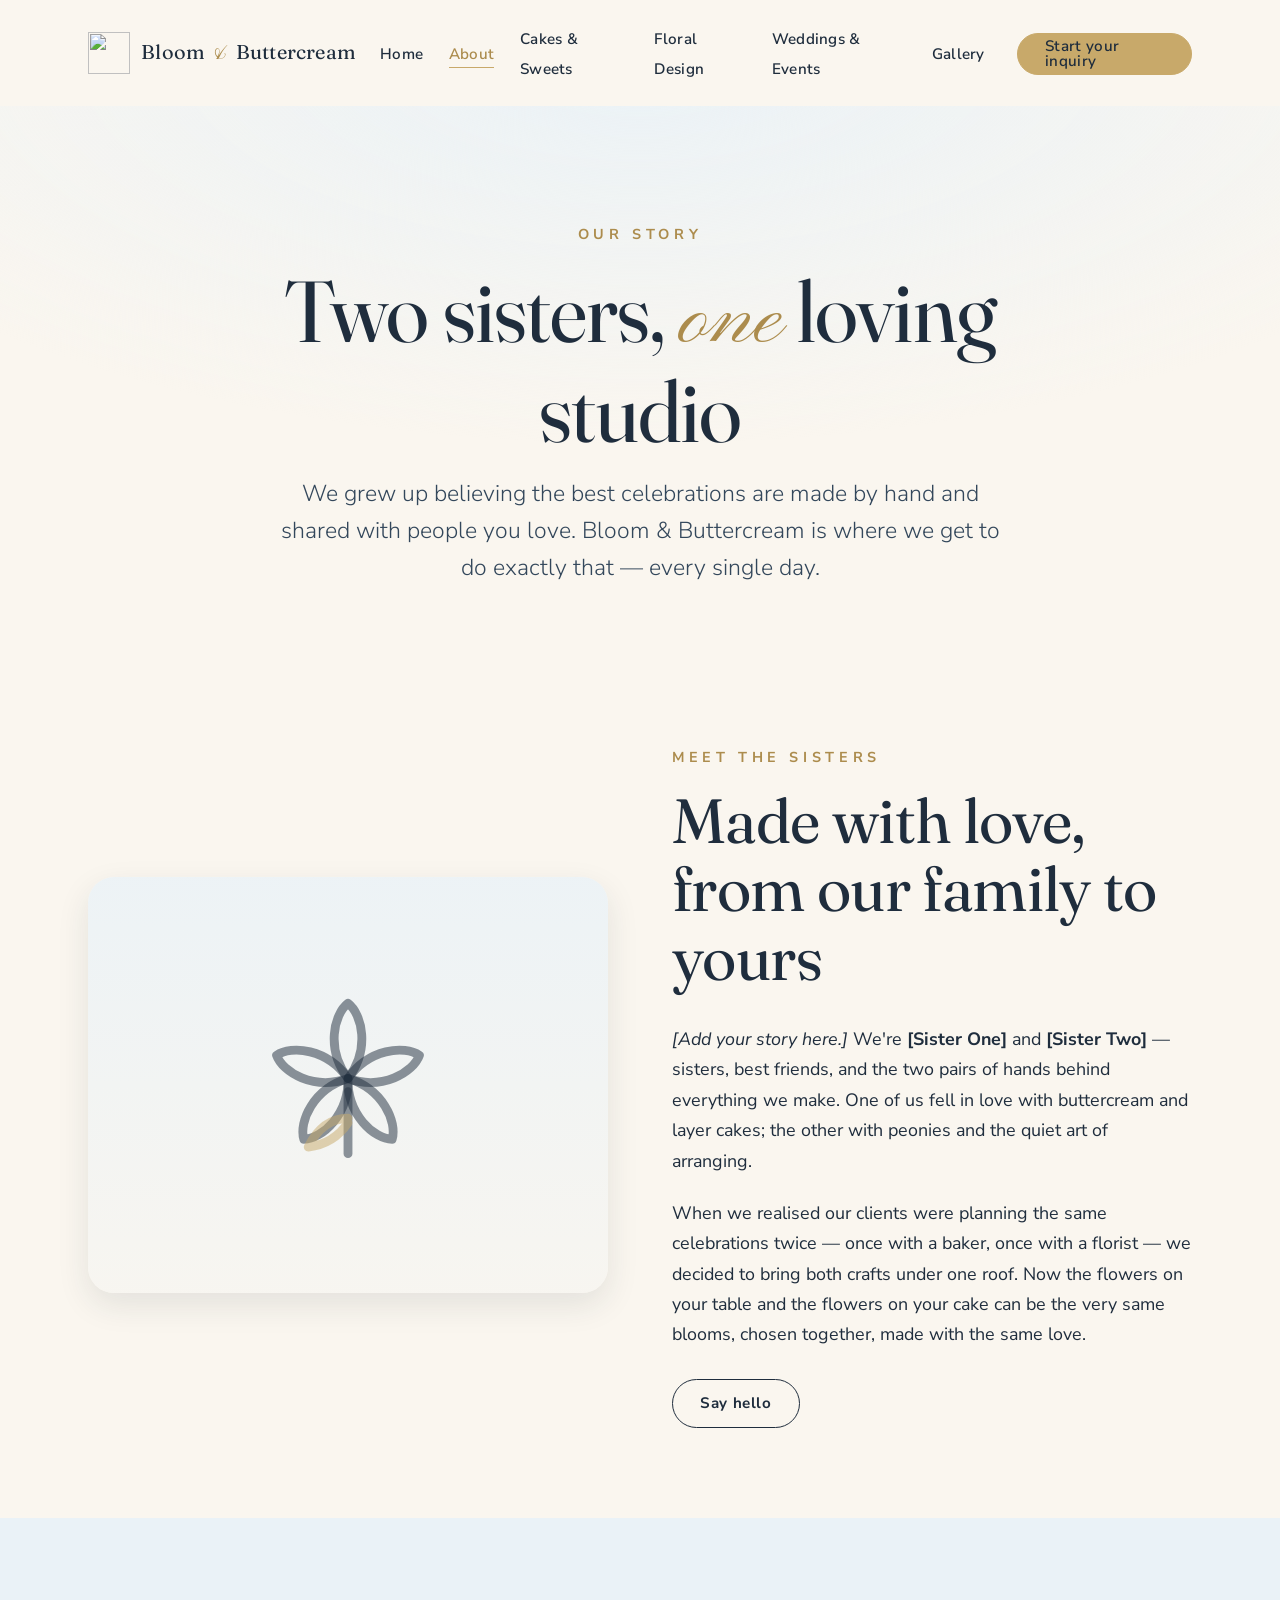
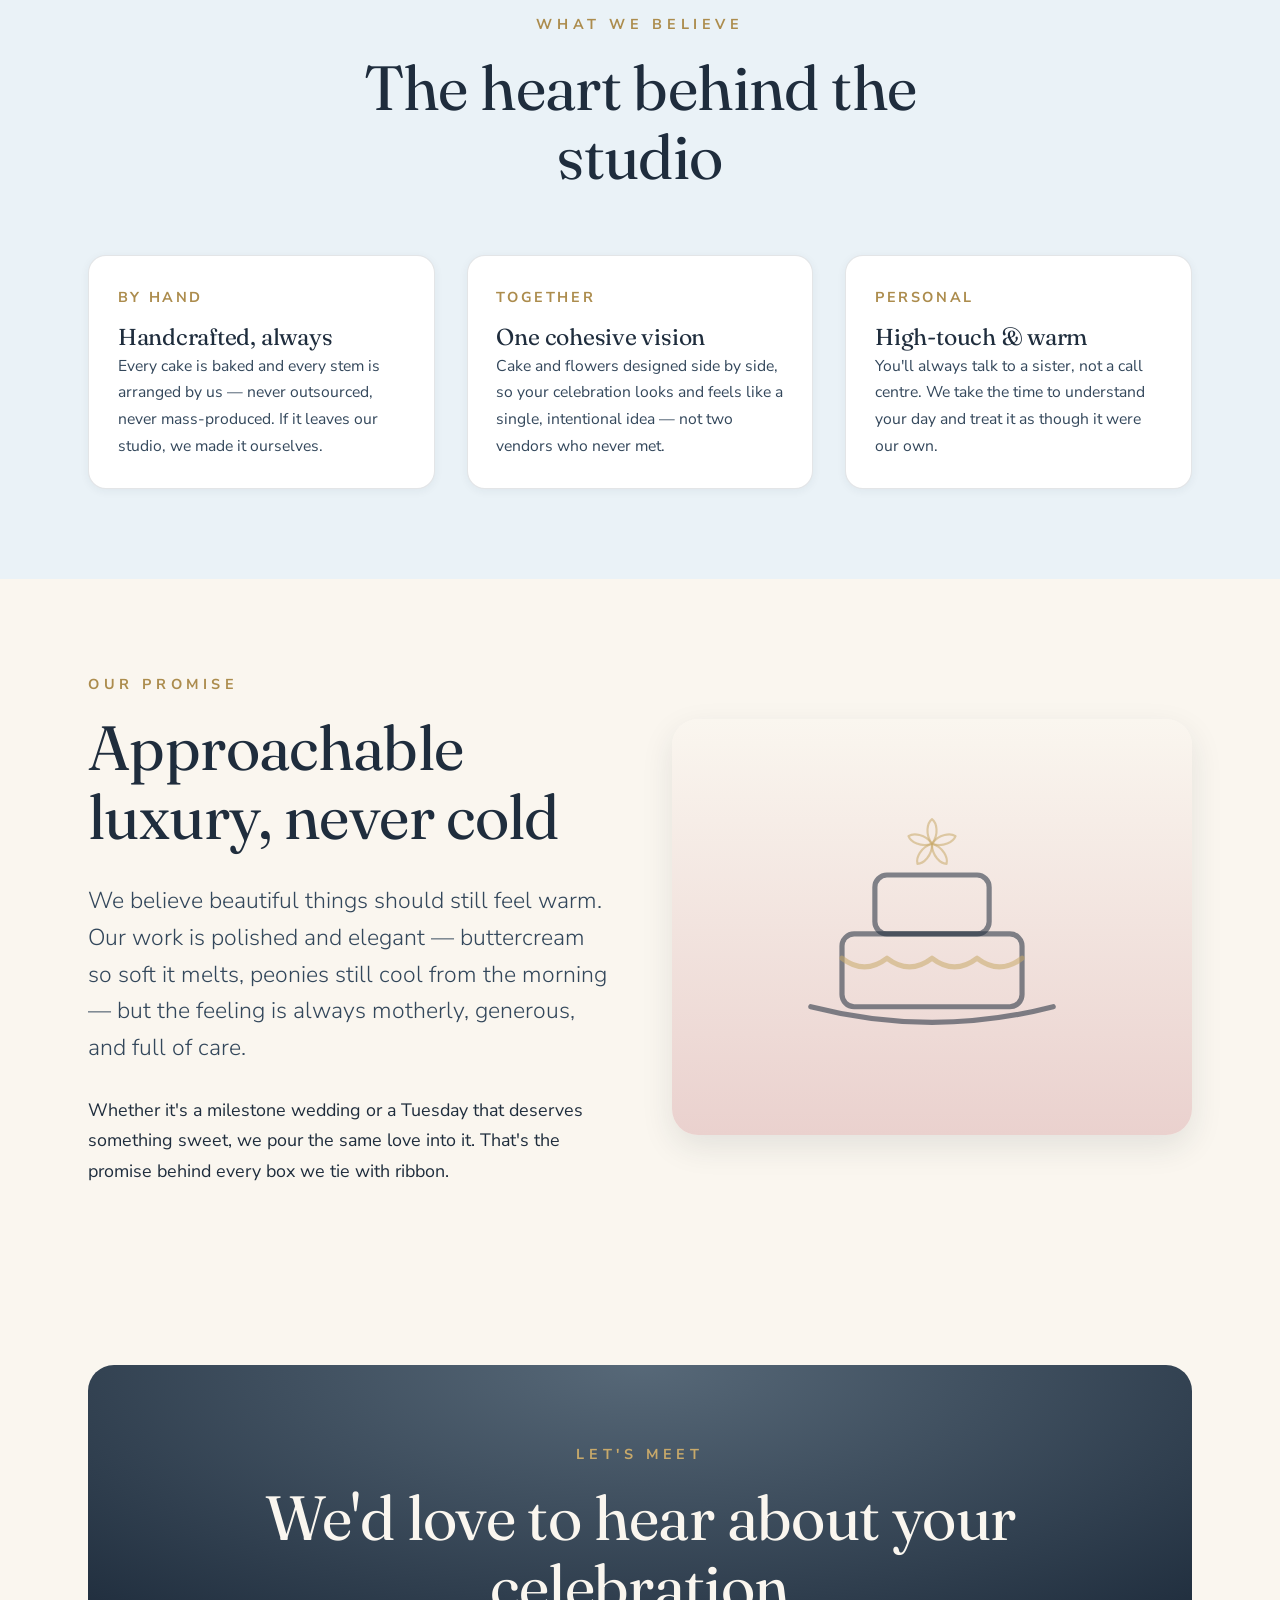
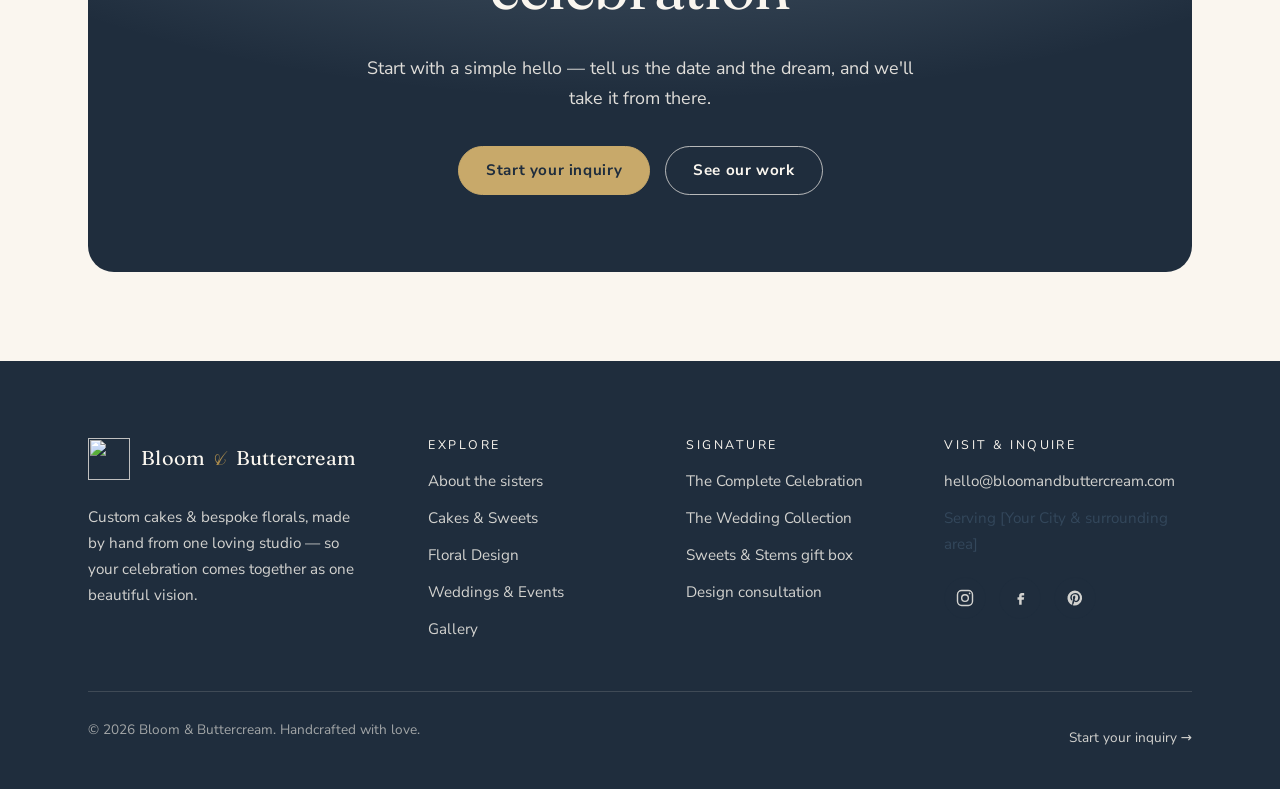
==== about.html @ c2ba23f4 "Bloom & Buttercream — initial site (7 pages, design system, placeholders)" ====
<!DOCTYPE html>
<html lang="en">
<head>
  <meta charset="UTF-8">
  <meta name="viewport" content="width=device-width, initial-scale=1.0">
  <title>About the Sisters — Bloom &amp; Buttercream</title>
  <meta name="description" content="Two sisters, one loving studio. The story behind Bloom & Buttercream — why we brought cakes and flowers together, and the care we pour into every celebration.">
  <meta name="theme-color" content="#FAF6EF">
  <meta property="og:type" content="website">
  <meta property="og:title" content="About the Sisters — Bloom & Buttercream">
  <meta property="og:description" content="Two sisters, one loving studio. The story behind our cakes and flowers.">
  <meta property="og:image" content="images/ph-portrait.svg">
  <meta name="twitter:card" content="summary_large_image">
  <link rel="icon" href="assets/favicon.svg" type="image/svg+xml">
  <link rel="apple-touch-icon" href="assets/favicon.svg">
  <link rel="preconnect" href="https://fonts.googleapis.com">
  <link rel="preconnect" href="https://fonts.gstatic.com" crossorigin>
  <link href="https://fonts.googleapis.com/css2?family=Fraunces:opsz,wght@9..144,400;9..144,500;9..144,600&family=Nunito+Sans:wght@300;400;600;700;800&family=Pinyon+Script&display=swap" rel="stylesheet">
  <link rel="stylesheet" href="css/styles.css">
</head>
<body>
  <a class="skip-link" href="#main">Skip to content</a>

  <!-- ================= SHARED HEADER ================= -->
  <header class="site-header">
    <div class="container">
      <nav class="nav" aria-label="Primary">
        <a class="brand" href="index.html" aria-label="Bloom & Buttercream — home">
          <img class="brand__mark" src="assets/logo-mark.svg" alt="" width="42" height="42">
          <span class="brand__name">Bloom <span class="amp">&amp;</span> Buttercream</span>
        </a>
        <button class="nav-toggle" aria-expanded="false" aria-controls="nav-links" aria-label="Open menu">
          <svg viewBox="0 0 24 24" fill="none" stroke="currentColor" stroke-width="1.8" stroke-linecap="round"><path d="M3 6h18M3 12h18M3 18h18"/></svg>
        </button>
        <ul class="nav-links" id="nav-links">
          <li><a href="index.html">Home</a></li>
          <li><a href="about.html" aria-current="page">About</a></li>
          <li><a href="cakes.html">Cakes &amp; Sweets</a></li>
          <li><a href="flowers.html">Floral Design</a></li>
          <li><a href="weddings.html">Weddings &amp; Events</a></li>
          <li><a href="gallery.html">Gallery</a></li>
          <li><a class="btn btn--gold" href="contact.html">Start your inquiry</a></li>
        </ul>
      </nav>
    </div>
  </header>

  <main id="main">

    <!-- ================= PAGE HERO ================= -->
    <section class="page-hero">
      <div class="container container--narrow">
        <span class="eyebrow" data-reveal>Our story</span>
        <h1 data-reveal data-delay="1">Two sisters, <span class="script">one</span> loving studio</h1>
        <p class="lede" data-reveal data-delay="2">We grew up believing the best celebrations are made by hand and shared with people you love. Bloom &amp; Buttercream is where we get to do exactly that — every single day.</p>
      </div>
    </section>

    <!-- ================= MEET THE SISTERS (owner fills in) ================= -->
    <section class="section">
      <div class="container">
        <div class="split">
          <figure class="split__media" data-reveal>
            <!-- REPLACE: portrait photo of the two sisters together in the studio -->
            <img src="images/ph-portrait.svg" alt="Portrait of the two sisters, founders of Bloom & Buttercream" loading="lazy">
          </figure>
          <div data-reveal data-delay="1">
            <span class="eyebrow">Meet the sisters</span>
            <h2>Made with love, from our family to yours</h2>
            <!-- ============================================================
                 OWNERS: replace the two paragraphs below with your real story.
                 Who you are, how you started, and why you chose to bring
                 cakes and flowers together. See content-to-fill.md.
                 ============================================================ -->
            <p><em>[Add your story here.]</em> We're <strong>[Sister One]</strong> and <strong>[Sister Two]</strong> — sisters, best friends, and the two pairs of hands behind everything we make. One of us fell in love with buttercream and layer cakes; the other with peonies and the quiet art of arranging.</p>
            <p>When we realised our clients were planning the same celebrations twice — once with a baker, once with a florist — we decided to bring both crafts under one roof. Now the flowers on your table and the flowers on your cake can be the very same blooms, chosen together, made with the same love.</p>
            <a class="btn btn--outline" href="contact.html" style="margin-top:0.5rem">Say hello</a>
          </div>
        </div>
      </div>
    </section>

    <!-- ================= VALUES ================= -->
    <section class="section section--tint">
      <div class="container">
        <div class="section-head">
          <span class="eyebrow" data-reveal>What we believe</span>
          <h2 data-reveal data-delay="1">The heart behind the studio</h2>
        </div>
        <div class="grid grid-3">
          <article class="card" data-reveal>
            <div class="card__body">
              <span class="card__label">By hand</span>
              <h3 class="card__name">Handcrafted, always</h3>
              <p>Every cake is baked and every stem is arranged by us — never outsourced, never mass-produced. If it leaves our studio, we made it ourselves.</p>
            </div>
          </article>
          <article class="card" data-reveal data-delay="1">
            <div class="card__body">
              <span class="card__label">Together</span>
              <h3 class="card__name">One cohesive vision</h3>
              <p>Cake and flowers designed side by side, so your celebration looks and feels like a single, intentional idea — not two vendors who never met.</p>
            </div>
          </article>
          <article class="card" data-reveal data-delay="2">
            <div class="card__body">
              <span class="card__label">Personal</span>
              <h3 class="card__name">High-touch &amp; warm</h3>
              <p>You'll always talk to a sister, not a call centre. We take the time to understand your day and treat it as though it were our own.</p>
            </div>
          </article>
        </div>
      </div>
    </section>

    <!-- ================= PROMISE / SPLIT ================= -->
    <section class="section">
      <div class="container">
        <div class="split split--reverse">
          <figure class="split__media" data-reveal>
            <!-- REPLACE: photo of hands piping buttercream or trimming flowers in the studio -->
            <img src="images/ph-cake.svg" alt="Close-up of hands finishing a cake in the studio" loading="lazy">
          </figure>
          <div data-reveal data-delay="1">
            <span class="eyebrow">Our promise</span>
            <h2>Approachable luxury, never cold</h2>
            <p class="lede">We believe beautiful things should still feel warm. Our work is polished and elegant — buttercream so soft it melts, peonies still cool from the morning — but the feeling is always motherly, generous, and full of care.</p>
            <p>Whether it's a milestone wedding or a Tuesday that deserves something sweet, we pour the same love into it. That's the promise behind every box we tie with ribbon.</p>
          </div>
        </div>
      </div>
    </section>

    <!-- ================= CTA ================= -->
    <section class="section">
      <div class="container">
        <div class="cta-band" data-reveal>
          <span class="eyebrow eyebrow--center">Let's meet</span>
          <h2>We'd love to hear about your celebration</h2>
          <p>Start with a simple hello — tell us the date and the dream, and we'll take it from there.</p>
          <div class="hero__actions">
            <a class="btn btn--gold" href="contact.html">Start your inquiry</a>
            <a class="btn btn--ghost-light" href="gallery.html">See our work</a>
          </div>
        </div>
      </div>
    </section>

  </main>

  <!-- ================= SHARED FOOTER ================= -->
  <footer class="site-footer">
    <div class="container">
      <div class="footer-grid">
        <div class="footer-brand">
          <a class="brand" href="index.html" aria-label="Bloom & Buttercream — home">
            <img class="brand__mark" src="assets/logo-mark.svg" alt="" width="42" height="42">
            <span class="brand__name">Bloom <span class="amp">&amp;</span> Buttercream</span>
          </a>
          <p>Custom cakes &amp; bespoke florals, made by hand from one loving studio — so your celebration comes together as one beautiful vision.</p>
        </div>
        <div class="footer-col">
          <h4>Explore</h4>
          <ul>
            <li><a href="about.html">About the sisters</a></li>
            <li><a href="cakes.html">Cakes &amp; Sweets</a></li>
            <li><a href="flowers.html">Floral Design</a></li>
            <li><a href="weddings.html">Weddings &amp; Events</a></li>
            <li><a href="gallery.html">Gallery</a></li>
          </ul>
        </div>
        <div class="footer-col">
          <h4>Signature</h4>
          <ul>
            <li><a href="weddings.html">The Complete Celebration</a></li>
            <li><a href="weddings.html">The Wedding Collection</a></li>
            <li><a href="contact.html">Sweets &amp; Stems gift box</a></li>
            <li><a href="contact.html">Design consultation</a></li>
          </ul>
        </div>
        <div class="footer-col">
          <h4>Visit &amp; inquire</h4>
          <ul class="info-list">
            <li><a href="mailto:hello@bloomandbuttercream.com">hello@bloomandbuttercream.com</a></li>
            <li><span>Serving [Your City &amp; surrounding area]</span></li>
          </ul>
          <div class="social" style="margin-top:1.2rem">
            <a href="#" aria-label="Instagram"><svg viewBox="0 0 24 24" fill="none" stroke="currentColor" stroke-width="1.7"><rect x="3" y="3" width="18" height="18" rx="5"/><circle cx="12" cy="12" r="4"/><circle cx="17.5" cy="6.5" r="1" fill="currentColor" stroke="none"/></svg></a>
            <a href="#" aria-label="Facebook"><svg viewBox="0 0 24 24" fill="currentColor"><path d="M14 9h3V6h-3c-1.7 0-3 1.3-3 3v2H9v3h2v6h3v-6h2.5l.5-3H14V9.5c0-.3.2-.5.5-.5z"/></svg></a>
            <a href="#" aria-label="Pinterest"><svg viewBox="0 0 24 24" fill="currentColor"><path d="M12 3a9 9 0 0 0-3.3 17.4c-.1-.7-.1-1.9 0-2.7l1.1-4.6s-.3-.6-.3-1.4c0-1.3.8-2.3 1.7-2.3.8 0 1.2.6 1.2 1.3 0 .8-.5 2-.8 3.1-.2.9.5 1.6 1.4 1.6 1.6 0 2.8-1.7 2.8-4.1 0-2.2-1.5-3.7-3.7-3.7a3.9 3.9 0 0 0-4 3.9c0 .8.3 1.6.7 2 .1.1.1.2 0 .3l-.3 1c0 .2-.1.3-.3.2-1.2-.5-1.9-2.2-1.9-3.5 0-2.9 2.1-5.5 6-5.5 3.2 0 5.6 2.3 5.6 5.3 0 3.1-2 5.7-4.7 5.7-.9 0-1.8-.5-2.1-1l-.6 2.2c-.2.8-.8 1.9-1.2 2.5A9 9 0 1 0 12 3z"/></svg></a>
          </div>
        </div>
      </div>
      <div class="footer-bottom">
        <p>&copy; <span data-year>2026</span> Bloom &amp; Buttercream. Handcrafted with love.</p>
        <p><a href="contact.html">Start your inquiry &rarr;</a></p>
      </div>
    </div>
  </footer>

  <script src="js/main.js"></script>
</body>
</html>
---- css/styles.css ----
/* =====================================================================
   Bloom & Buttercream — Shared Stylesheet
   A boutique cake & floral studio. Approachable luxury.
   ---------------------------------------------------------------------
   Table of contents
   1.  Design tokens (CSS custom properties)
   2.  Reset & base
   3.  Typography
   4.  Layout helpers (container, sections, dividers)
   5.  Header / navigation
   6.  Buttons
   7.  Hero
   8.  Cards & media
   9.  Components (eyebrow, feature rows, testimonials, steps, forms)
   10. Gallery & lightbox
   11. Footer
   12. Scroll reveal & motion
   13. Responsive
   14. Accessibility & reduced motion
   ===================================================================== */

/* ---------------------------------------------------------------------
   1. Design tokens
   ------------------------------------------------------------------- */
:root {
  /* Palette */
  --cream:        #FAF6EF; /* primary background */
  --navy:         #1F2D3D; /* primary text & anchors */
  --navy-soft:    #33475b; /* secondary text */
  --baby-blue:    #BFD7E6; /* soft accent */
  --powder:       #EAF2F7; /* alternating section background */
  --gold:         #C8A96A; /* luxe accent, dividers, hover */
  --gold-deep:    #ac8c4d; /* gold on hover / text on cream */
  --blush:        #EAD1CE; /* tertiary warmth */
  --white:        #ffffff;

  /* Derived */
  --line:         rgba(31, 45, 61, 0.12);
  --shadow-sm:    0 2px 10px rgba(31, 45, 61, 0.06);
  --shadow-md:    0 12px 32px rgba(31, 45, 61, 0.10);
  --shadow-lg:    0 24px 60px rgba(31, 45, 61, 0.16);

  /* Type */
  --font-display: "Fraunces", "Cormorant Garamond", Georgia, serif;
  --font-body:    "Nunito Sans", "Mulish", system-ui, sans-serif;
  --font-script:  "Pinyon Script", cursive;

  /* Rhythm */
  --step--1: clamp(0.82rem, 0.79rem + 0.15vw, 0.9rem);
  --step-0:  clamp(1rem, 0.96rem + 0.2vw, 1.125rem);
  --step-1:  clamp(1.2rem, 1.12rem + 0.4vw, 1.45rem);
  --step-2:  clamp(1.5rem, 1.36rem + 0.7vw, 1.95rem);
  --step-3:  clamp(1.9rem, 1.63rem + 1.35vw, 2.75rem);
  --step-4:  clamp(2.4rem, 1.9rem + 2.5vw, 3.9rem);
  --step-5:  clamp(3rem, 2.2rem + 4vw, 5.5rem);

  --container: 1200px;
  --gutter:    clamp(1.25rem, 4vw, 3rem);
  --section-y: clamp(3.5rem, 7vw, 7rem);
  --radius:    18px;
  --radius-lg: 26px;

  --ease: cubic-bezier(0.22, 1, 0.36, 1);
}

/* ---------------------------------------------------------------------
   2. Reset & base
   ------------------------------------------------------------------- */
*, *::before, *::after { box-sizing: border-box; }

html { -webkit-text-size-adjust: 100%; scroll-behavior: smooth; }

body {
  margin: 0;
  background: var(--cream);
  color: var(--navy);
  font-family: var(--font-body);
  font-size: var(--step-0);
  line-height: 1.7;
  font-weight: 400;
  -webkit-font-smoothing: antialiased;
  text-rendering: optimizeLegibility;
  overflow-x: hidden;
}

img { max-width: 100%; height: auto; display: block; }

a { color: var(--navy); text-decoration: none; transition: color 0.25s var(--ease); }
a:hover { color: var(--gold-deep); }

ul, ol { margin: 0; padding: 0; }

:focus-visible {
  outline: 2px solid var(--gold-deep);
  outline-offset: 3px;
  border-radius: 4px;
}

.skip-link {
  position: absolute;
  left: 1rem; top: -100%;
  background: var(--navy);
  color: var(--cream);
  padding: 0.7rem 1.2rem;
  border-radius: 999px;
  z-index: 1000;
  transition: top 0.25s var(--ease);
}
.skip-link:focus { top: 1rem; color: var(--cream); }

/* ---------------------------------------------------------------------
   3. Typography
   ------------------------------------------------------------------- */
h1, h2, h3, h4 {
  font-family: var(--font-display);
  font-weight: 400;
  line-height: 1.1;
  letter-spacing: -0.01em;
  color: var(--navy);
  margin: 0 0 0.5em;
  font-optical-sizing: auto;
}

h1 { font-size: var(--step-5); font-weight: 400; }
h2 { font-size: var(--step-4); }
h3 { font-size: var(--step-2); }
h4 { font-size: var(--step-1); }

p { margin: 0 0 1.2em; }
p:last-child { margin-bottom: 0; }

.lede {
  font-size: var(--step-1);
  line-height: 1.6;
  color: var(--navy-soft);
  font-weight: 300;
}

.script {
  font-family: var(--font-script);
  font-weight: 400;
  letter-spacing: 0;
  color: var(--gold-deep);
  line-height: 1;
}

/* Eyebrow — letter-spaced small-caps label */
.eyebrow {
  display: inline-block;
  font-family: var(--font-body);
  font-size: var(--step--1);
  font-weight: 700;
  letter-spacing: 0.32em;
  text-transform: uppercase;
  color: var(--gold-deep);
  margin: 0 0 1.1rem;
}
.eyebrow--center { display: block; text-align: center; }

.text-center { text-align: center; }
.measure { max-width: 62ch; }
.measure-narrow { max-width: 48ch; }
.mx-auto { margin-left: auto; margin-right: auto; }

/* ---------------------------------------------------------------------
   4. Layout helpers
   ------------------------------------------------------------------- */
.container {
  width: 100%;
  max-width: var(--container);
  margin-inline: auto;
  padding-inline: var(--gutter);
}
.container--narrow { max-width: 820px; }

.section { padding-block: var(--section-y); position: relative; }
.section--tint { background: var(--powder); }
.section--blush { background: linear-gradient(180deg, var(--cream), var(--blush) 320%); }

.section-head { max-width: 720px; margin: 0 auto clamp(2.5rem, 5vw, 4rem); text-align: center; }
.section-head p { color: var(--navy-soft); }

/* Botanical sprig divider */
.divider {
  display: flex;
  align-items: center;
  justify-content: center;
  gap: 1rem;
  margin: 0 auto;
  max-width: 340px;
  color: var(--gold);
}
.divider::before,
.divider::after {
  content: "";
  height: 1px;
  flex: 1;
  background: linear-gradient(90deg, transparent, var(--gold));
}
.divider::after { background: linear-gradient(90deg, var(--gold), transparent); }
.divider svg { width: 34px; height: 34px; flex: none; }

/* Generic grid */
.grid { display: grid; gap: clamp(1.25rem, 2.5vw, 2rem); }
.grid-2 { grid-template-columns: repeat(2, 1fr); }
.grid-3 { grid-template-columns: repeat(3, 1fr); }
.grid-4 { grid-template-columns: repeat(4, 1fr); }

/* ---------------------------------------------------------------------
   5. Header / navigation
   ------------------------------------------------------------------- */
.site-header {
  position: sticky;
  top: 0;
  z-index: 100;
  background: rgba(250, 246, 239, 0);
  transition: background 0.4s var(--ease), box-shadow 0.4s var(--ease),
              padding 0.4s var(--ease);
  padding-block: clamp(0.9rem, 2vw, 1.4rem);
}
/* Softens on scroll (toggled by JS) */
.site-header.is-scrolled {
  background: rgba(250, 246, 239, 0.88);
  backdrop-filter: saturate(140%) blur(10px);
  box-shadow: 0 1px 0 var(--line), var(--shadow-sm);
  padding-block: 0.6rem;
}

.nav {
  display: flex;
  align-items: center;
  justify-content: space-between;
  gap: 1.5rem;
}

.brand {
  display: inline-flex;
  align-items: center;
  gap: 0.7rem;
  line-height: 1;
}
.brand__mark { width: 42px; height: 42px; flex: none; transition: transform 0.5s var(--ease); }
.brand:hover .brand__mark { transform: rotate(-8deg); }
.brand__name {
  font-family: var(--font-display);
  font-size: 1.25rem;
  letter-spacing: 0.01em;
  color: var(--navy);
  white-space: nowrap;
}
.brand__name .amp { font-family: var(--font-script); font-size: 1.4em; color: var(--gold-deep); }

.nav-links {
  display: flex;
  align-items: center;
  gap: clamp(1rem, 2vw, 1.9rem);
  list-style: none;
}
.nav-links a {
  font-size: 0.95rem;
  font-weight: 600;
  letter-spacing: 0.02em;
  position: relative;
  padding-block: 0.3rem;
}
.nav-links a::after {
  content: "";
  position: absolute;
  left: 0; bottom: 0;
  width: 100%; height: 1px;
  background: var(--gold);
  transform: scaleX(0);
  transform-origin: left;
  transition: transform 0.3s var(--ease);
}
.nav-links a:hover::after,
.nav-links a[aria-current="page"]::after { transform: scaleX(1); }
.nav-links a[aria-current="page"] { color: var(--gold-deep); }

/* CTA button inside the nav should not get the underline treatment */
.nav-links .btn { margin-left: 0.4rem; color: var(--btn-fg); }
.nav-links .btn::after { content: none; }
.nav-links .btn:hover { color: var(--btn-fg); }

/* Mobile toggle */
.nav-toggle {
  display: none;
  border: 0;
  background: none;
  width: 44px; height: 44px;
  cursor: pointer;
  color: var(--navy);
  align-items: center;
  justify-content: center;
}
.nav-toggle svg { width: 26px; height: 26px; }

/* ---------------------------------------------------------------------
   6. Buttons
   ------------------------------------------------------------------- */
.btn {
  --btn-bg: var(--navy);
  --btn-fg: var(--cream);
  display: inline-flex;
  align-items: center;
  gap: 0.55rem;
  font-family: var(--font-body);
  font-weight: 700;
  font-size: 0.95rem;
  letter-spacing: 0.04em;
  line-height: 1;
  padding: 1rem 1.7rem;
  border-radius: 999px;
  border: 1px solid var(--btn-bg);
  background: var(--btn-bg);
  color: var(--btn-fg);
  cursor: pointer;
  transition: transform 0.3s var(--ease), box-shadow 0.3s var(--ease),
              background 0.3s var(--ease), color 0.3s var(--ease),
              border-color 0.3s var(--ease);
  will-change: transform;
}
.btn:hover {
  color: var(--btn-fg);
  transform: translateY(-2px);
  box-shadow: var(--shadow-md);
}
.btn--gold { --btn-bg: var(--gold); --btn-fg: var(--navy); }
.btn--gold:hover { background: var(--gold-deep); border-color: var(--gold-deep); }
.btn--outline {
  --btn-bg: transparent; --btn-fg: var(--navy);
  border-color: var(--navy);
}
.btn--outline:hover { background: var(--navy); color: var(--cream); }
.btn--light {
  --btn-bg: var(--cream); --btn-fg: var(--navy);
  border-color: var(--cream);
}
.btn--ghost-light {
  --btn-bg: transparent; --btn-fg: var(--cream);
  border-color: rgba(250,246,239,0.7);
}
.btn--ghost-light:hover { background: var(--cream); color: var(--navy); border-color: var(--cream); }
.btn svg { width: 1em; height: 1em; }

/* Text link with arrow */
.link-arrow {
  display: inline-flex;
  align-items: center;
  gap: 0.5rem;
  font-weight: 700;
  letter-spacing: 0.03em;
  color: var(--navy);
}
.link-arrow svg { width: 1.1em; height: 1.1em; transition: transform 0.3s var(--ease); }
.link-arrow:hover svg { transform: translateX(5px); }

/* ---------------------------------------------------------------------
   7. Hero
   ------------------------------------------------------------------- */
.hero {
  position: relative;
  min-height: min(92vh, 860px);
  display: grid;
  align-items: center;
  overflow: hidden;
  isolation: isolate;
}
.hero__media { position: absolute; inset: 0; z-index: -2; }
.hero__media img { width: 100%; height: 100%; object-fit: cover; }
/* Soft gradient overlay */
.hero::before {
  content: "";
  position: absolute; inset: 0; z-index: -1;
  background:
    linear-gradient(180deg, rgba(31,45,61,0.10) 0%, rgba(31,45,61,0.42) 100%),
    linear-gradient(90deg, rgba(31,45,61,0.34), rgba(31,45,61,0.05));
}
.hero__inner { padding-block: clamp(5rem, 12vw, 8rem); color: var(--cream); max-width: 760px; }
.hero__inner .eyebrow { color: var(--baby-blue); }
.hero h1 { color: var(--cream); margin-bottom: 0.3em; }
.hero .script { color: var(--baby-blue); }
.hero__lede { font-size: var(--step-1); color: rgba(250,246,239,0.92); font-weight: 300; max-width: 46ch; }
.hero__actions { display: flex; flex-wrap: wrap; gap: 0.9rem; margin-top: 2rem; }

/* Compact page hero (interior pages) */
.page-hero {
  text-align: center;
  padding-block: clamp(4rem, 9vw, 7rem) clamp(2.5rem, 5vw, 4rem);
  background:
    radial-gradient(120% 120% at 50% -10%, var(--powder), transparent 60%),
    var(--cream);
}
.page-hero h1 { margin-bottom: 0.2em; }
.page-hero .lede { margin-inline: auto; }

/* ---------------------------------------------------------------------
   8. Cards & media
   ------------------------------------------------------------------- */
.card {
  background: var(--white);
  border-radius: var(--radius);
  overflow: hidden;
  box-shadow: var(--shadow-sm);
  border: 1px solid var(--line);
  transition: transform 0.4s var(--ease), box-shadow 0.4s var(--ease);
  display: flex;
  flex-direction: column;
  height: 100%;
}
.card:hover { transform: translateY(-6px); box-shadow: var(--shadow-lg); }

.card__media {
  position: relative;
  overflow: hidden;
  aspect-ratio: 4 / 3;
  background: var(--powder);
}
.card__media img {
  width: 100%; height: 100%;
  object-fit: cover;
  transition: transform 0.9s var(--ease);
}
.card:hover .card__media img { transform: scale(1.06); }

.card__body { padding: clamp(1.3rem, 2.5vw, 1.8rem); display: flex; flex-direction: column; flex: 1; }
.card__name { font-family: var(--font-display); font-size: var(--step-1); margin-bottom: 0.15em; }
.card__label {
  font-size: var(--step--1);
  letter-spacing: 0.18em;
  text-transform: uppercase;
  color: var(--gold-deep);
  font-weight: 700;
  margin-bottom: 0.9rem;
}
.card__body p { color: var(--navy-soft); font-size: 0.98rem; }
.card__price {
  margin-top: auto;
  padding-top: 1.1rem;
  border-top: 1px solid var(--line);
  font-family: var(--font-display);
  font-size: 1.05rem;
  color: var(--navy);
  font-style: italic;
}

/* Feature card (services trio on home) */
.feature {
  position: relative;
  border-radius: var(--radius-lg);
  overflow: hidden;
  min-height: 440px;
  display: flex;
  align-items: flex-end;
  color: var(--cream);
  box-shadow: var(--shadow-md);
}
.feature img {
  position: absolute; inset: 0; z-index: -2;
  width: 100%; height: 100%; object-fit: cover;
  transition: transform 1s var(--ease);
}
.feature::after {
  content: ""; position: absolute; inset: 0; z-index: -1;
  background: linear-gradient(180deg, rgba(31,45,61,0) 30%, rgba(31,45,61,0.82) 100%);
}
.feature:hover img { transform: scale(1.05); }
.feature__body { padding: clamp(1.5rem, 3vw, 2.4rem); }
.feature__body .card__label { color: var(--baby-blue); }
.feature h3 { color: var(--cream); margin-bottom: 0.35em; }
.feature p { color: rgba(250,246,239,0.9); font-size: 0.98rem; margin-bottom: 1.1rem; }
.feature--signature { outline: 2px solid var(--gold); outline-offset: -2px; }
.feature__flag {
  position: absolute; top: 1.2rem; left: 1.2rem; z-index: 1;
  background: var(--gold); color: var(--navy);
  font-size: 0.72rem; font-weight: 800; letter-spacing: 0.16em;
  text-transform: uppercase; padding: 0.45rem 0.9rem; border-radius: 999px;
}

/* Split feature row (image + text) */
.split {
  display: grid;
  grid-template-columns: 1fr 1fr;
  gap: clamp(2rem, 5vw, 4.5rem);
  align-items: center;
}
.split--reverse .split__media { order: 2; }
.split__media {
  border-radius: var(--radius-lg);
  overflow: hidden;
  box-shadow: var(--shadow-md);
  aspect-ratio: 5 / 4;
}
.split__media img { width: 100%; height: 100%; object-fit: cover; }

/* Placeholder note under images (visible to owners while building) */
figure { margin: 0; }
figcaption.ph-note {
  font-size: 0.75rem;
  color: var(--navy-soft);
  opacity: 0.65;
  padding: 0.5rem 0.2rem 0;
  font-style: italic;
}

/* ---------------------------------------------------------------------
   9. Components
   ------------------------------------------------------------------- */
/* Pill list of flavours / tags */
.pill-list { display: flex; flex-wrap: wrap; gap: 0.6rem; justify-content: center; }
.pill {
  border: 1px solid var(--gold);
  color: var(--navy);
  border-radius: 999px;
  padding: 0.5rem 1.1rem;
  font-size: 0.92rem;
  background: var(--white);
}

/* Steps (How it works) */
.steps { counter-reset: step; }
.step { position: relative; padding-top: 1.6rem; }
.step__num {
  font-family: var(--font-display);
  font-size: var(--step-3);
  color: var(--gold);
  line-height: 1;
  display: block;
  margin-bottom: 0.4rem;
}
.step h4 { margin-bottom: 0.3rem; }
.step p { color: var(--navy-soft); font-size: 0.96rem; }

/* Testimonials */
.quote {
  text-align: center;
  max-width: 760px;
  margin-inline: auto;
}
.quote__mark { font-family: var(--font-script); font-size: 4rem; color: var(--gold); line-height: 0.6; display: block; }
.quote blockquote {
  margin: 0;
  font-family: var(--font-display);
  font-size: var(--step-2);
  line-height: 1.4;
  font-style: italic;
  color: var(--navy);
}
.quote cite {
  display: block;
  margin-top: 1.4rem;
  font-family: var(--font-body);
  font-style: normal;
  font-weight: 700;
  letter-spacing: 0.16em;
  text-transform: uppercase;
  font-size: 0.8rem;
  color: var(--gold-deep);
}

/* CTA band */
.cta-band {
  text-align: center;
  background:
    radial-gradient(140% 120% at 50% 0%, rgba(191,215,230,0.35), transparent 55%),
    var(--navy);
  color: var(--cream);
  border-radius: var(--radius-lg);
  padding: clamp(2.5rem, 6vw, 5rem) clamp(1.5rem, 5vw, 4rem);
}
.cta-band h2 { color: var(--cream); }
.cta-band .eyebrow { color: var(--gold); }
.cta-band p { color: rgba(250,246,239,0.88); max-width: 52ch; margin-inline: auto; }
.cta-band .hero__actions { justify-content: center; }

/* Forms */
.form { display: grid; gap: 1.25rem; }
.form__row { display: grid; gap: 1.25rem; grid-template-columns: 1fr 1fr; }
.field { display: grid; gap: 0.45rem; }
.field label {
  font-size: 0.82rem;
  font-weight: 700;
  letter-spacing: 0.08em;
  text-transform: uppercase;
  color: var(--navy);
}
.field .req { color: var(--gold-deep); }
.field input,
.field select,
.field textarea {
  font-family: var(--font-body);
  font-size: 1rem;
  color: var(--navy);
  background: var(--white);
  border: 1px solid var(--line);
  border-radius: 12px;
  padding: 0.85rem 1rem;
  transition: border-color 0.25s var(--ease), box-shadow 0.25s var(--ease);
  width: 100%;
}
.field textarea { min-height: 140px; resize: vertical; }
.field input:focus,
.field select:focus,
.field textarea:focus {
  outline: none;
  border-color: var(--gold);
  box-shadow: 0 0 0 3px rgba(200,169,106,0.22);
}
.form__hint { font-size: 0.85rem; color: var(--navy-soft); }

/* Contact layout */
.contact-grid {
  display: grid;
  grid-template-columns: 1.5fr 1fr;
  gap: clamp(2rem, 5vw, 4rem);
  align-items: start;
}
.contact-card {
  background: var(--white);
  border: 1px solid var(--line);
  border-radius: var(--radius-lg);
  padding: clamp(1.5rem, 4vw, 2.6rem);
  box-shadow: var(--shadow-sm);
}
.form-status {
  display: none;
  padding: 1rem 1.2rem;
  border-radius: 12px;
  background: var(--powder);
  border: 1px solid var(--baby-blue);
  font-size: 0.95rem;
}
@media (max-width: 860px) { .contact-grid { grid-template-columns: 1fr; } }

/* Info list (contact details) */
.info-list { list-style: none; display: grid; gap: 1.4rem; }
.info-list li { display: flex; gap: 1rem; align-items: flex-start; }
.info-list svg { width: 22px; height: 22px; color: var(--gold-deep); flex: none; margin-top: 0.2rem; }
.info-list strong { display: block; font-family: var(--font-display); font-size: 1.1rem; }
.info-list span, .info-list a { color: var(--navy-soft); }

/* Social row */
.social { display: flex; gap: 0.8rem; }
.social a {
  width: 42px; height: 42px;
  display: grid; place-items: center;
  border: 1px solid var(--line);
  border-radius: 999px;
  color: var(--navy);
  transition: background 0.3s var(--ease), color 0.3s var(--ease), border-color 0.3s var(--ease);
}
.social a:hover { background: var(--gold); color: var(--navy); border-color: var(--gold); }
.social svg { width: 20px; height: 20px; }

/* ---------------------------------------------------------------------
   10. Gallery & lightbox
   ------------------------------------------------------------------- */
.masonry { columns: 3 260px; column-gap: clamp(1rem, 2vw, 1.5rem); }
.masonry .tile { margin: 0 0 clamp(1rem, 2vw, 1.5rem); break-inside: avoid; }

.tile {
  position: relative;
  border-radius: var(--radius);
  overflow: hidden;
  cursor: zoom-in;
  box-shadow: var(--shadow-sm);
  border: 1px solid var(--line);
  background: var(--powder);
}
.tile img { width: 100%; transition: transform 0.9s var(--ease); }
.tile::after {
  content: "";
  position: absolute; inset: 0;
  background: linear-gradient(180deg, transparent 55%, rgba(31,45,61,0.5));
  opacity: 0;
  transition: opacity 0.4s var(--ease);
}
.tile:hover img { transform: scale(1.05); }
.tile:hover::after { opacity: 1; }
.tile__cap {
  position: absolute; left: 1rem; bottom: 0.85rem; z-index: 1;
  color: var(--cream);
  font-family: var(--font-display);
  font-size: 1.05rem;
  opacity: 0;
  transform: translateY(8px);
  transition: opacity 0.4s var(--ease), transform 0.4s var(--ease);
}
.tile:hover .tile__cap { opacity: 1; transform: translateY(0); }

/* Filter buttons */
.filters { display: flex; flex-wrap: wrap; gap: 0.6rem; justify-content: center; margin-bottom: clamp(2rem, 4vw, 3rem); }
.filter {
  border: 1px solid var(--line);
  background: var(--white);
  color: var(--navy);
  border-radius: 999px;
  padding: 0.55rem 1.2rem;
  font-weight: 700;
  font-size: 0.9rem;
  letter-spacing: 0.04em;
  cursor: pointer;
  transition: background 0.3s var(--ease), color 0.3s var(--ease), border-color 0.3s var(--ease);
}
.filter:hover { border-color: var(--gold); }
.filter.is-active { background: var(--navy); color: var(--cream); border-color: var(--navy); }

/* Lightbox */
.lightbox {
  position: fixed; inset: 0; z-index: 1000;
  display: grid; place-items: center;
  background: rgba(20, 28, 38, 0.9);
  backdrop-filter: blur(6px);
  padding: clamp(1rem, 4vw, 3rem);
  opacity: 0; visibility: hidden;
  transition: opacity 0.35s var(--ease), visibility 0.35s var(--ease);
}
.lightbox.is-open { opacity: 1; visibility: visible; }
.lightbox__img {
  max-width: min(1000px, 92vw);
  max-height: 82vh;
  border-radius: var(--radius);
  box-shadow: var(--shadow-lg);
  background: var(--cream);
}
.lightbox__cap { color: var(--cream); text-align: center; margin-top: 1rem; font-family: var(--font-display); font-size: 1.1rem; }
.lightbox__btn {
  position: absolute;
  background: rgba(250,246,239,0.12);
  border: 1px solid rgba(250,246,239,0.35);
  color: var(--cream);
  width: 52px; height: 52px;
  border-radius: 999px;
  display: grid; place-items: center;
  cursor: pointer;
  transition: background 0.3s var(--ease);
}
.lightbox__btn:hover { background: rgba(250,246,239,0.28); }
.lightbox__btn svg { width: 24px; height: 24px; }
.lightbox__close { top: clamp(1rem, 3vw, 2rem); right: clamp(1rem, 3vw, 2rem); }
.lightbox__prev { left: clamp(0.5rem, 2vw, 2rem); top: 50%; transform: translateY(-50%); }
.lightbox__next { right: clamp(0.5rem, 2vw, 2rem); top: 50%; transform: translateY(-50%); }

/* ---------------------------------------------------------------------
   11. Footer
   ------------------------------------------------------------------- */
.site-footer {
  background: var(--navy);
  color: rgba(250,246,239,0.82);
  padding-block: clamp(3rem, 6vw, 5rem) 2rem;
}
.site-footer a { color: rgba(250,246,239,0.82); }
.site-footer a:hover { color: var(--gold); }
.footer-grid {
  display: grid;
  grid-template-columns: 1.4fr 1fr 1fr 1.2fr;
  gap: clamp(2rem, 4vw, 3.5rem);
  padding-bottom: 3rem;
  border-bottom: 1px solid rgba(250,246,239,0.14);
}
.footer-brand .brand__name { color: var(--cream); }
.footer-brand p { margin-top: 1rem; max-width: 30ch; font-size: 0.95rem; }
.footer-col h4 {
  color: var(--cream);
  font-family: var(--font-body);
  font-size: 0.78rem;
  letter-spacing: 0.2em;
  text-transform: uppercase;
  margin-bottom: 1.1rem;
}
.footer-col ul { list-style: none; display: grid; gap: 0.7rem; font-size: 0.95rem; }
.footer-bottom {
  display: flex; flex-wrap: wrap; gap: 1rem;
  justify-content: space-between; align-items: center;
  padding-top: 1.6rem;
  font-size: 0.85rem;
  color: rgba(250,246,239,0.6);
}
.footer-bottom .social a { border-color: rgba(250,246,239,0.25); color: var(--cream); }
.footer-bottom .social a:hover { background: var(--gold); border-color: var(--gold); color: var(--navy); }

/* ---------------------------------------------------------------------
   12. Scroll reveal & motion
   ------------------------------------------------------------------- */
[data-reveal] {
  opacity: 0;
  transform: translateY(26px);
  transition: opacity 0.8s var(--ease), transform 0.8s var(--ease);
}
[data-reveal].is-visible { opacity: 1; transform: none; }
[data-reveal][data-delay="1"] { transition-delay: 0.08s; }
[data-reveal][data-delay="2"] { transition-delay: 0.16s; }
[data-reveal][data-delay="3"] { transition-delay: 0.24s; }
[data-reveal][data-delay="4"] { transition-delay: 0.32s; }

/* ---------------------------------------------------------------------
   13. Responsive
   ------------------------------------------------------------------- */
@media (max-width: 960px) {
  .grid-4 { grid-template-columns: repeat(2, 1fr); }
  .footer-grid { grid-template-columns: 1fr 1fr; }
  .masonry { columns: 2 220px; }
}

@media (max-width: 860px) {
  .nav-links {
    position: fixed;
    inset: 0 0 0 auto;
    width: min(82vw, 340px);
    flex-direction: column;
    align-items: flex-start;
    justify-content: center;
    gap: 1.6rem;
    background: var(--cream);
    padding: 2rem var(--gutter);
    box-shadow: var(--shadow-lg);
    transform: translateX(100%);
    transition: transform 0.45s var(--ease);
  }
  .nav-links.is-open { transform: translateX(0); }
  .nav-links a { font-size: 1.15rem; }
  .nav-toggle { display: inline-flex; }
  .split { grid-template-columns: 1fr; }
  .split--reverse .split__media { order: 0; }
}

@media (max-width: 640px) {
  .grid-2, .grid-3, .grid-4 { grid-template-columns: 1fr; }
  .form__row { grid-template-columns: 1fr; }
  .footer-grid { grid-template-columns: 1fr; }
  .masonry { columns: 1; }
  .hero { min-height: 88vh; }
}

/* ---------------------------------------------------------------------
   14. Accessibility & reduced motion
   ------------------------------------------------------------------- */
@media (prefers-reduced-motion: reduce) {
  html { scroll-behavior: auto; }
  *, *::before, *::after {
    animation-duration: 0.001ms !important;
    animation-iteration-count: 1 !important;
    transition-duration: 0.001ms !important;
    scroll-behavior: auto !important;
  }
  [data-reveal] { opacity: 1; transform: none; }
}

/* Body scroll lock when mobile nav / lightbox open */
body.no-scroll { overflow: hidden; }
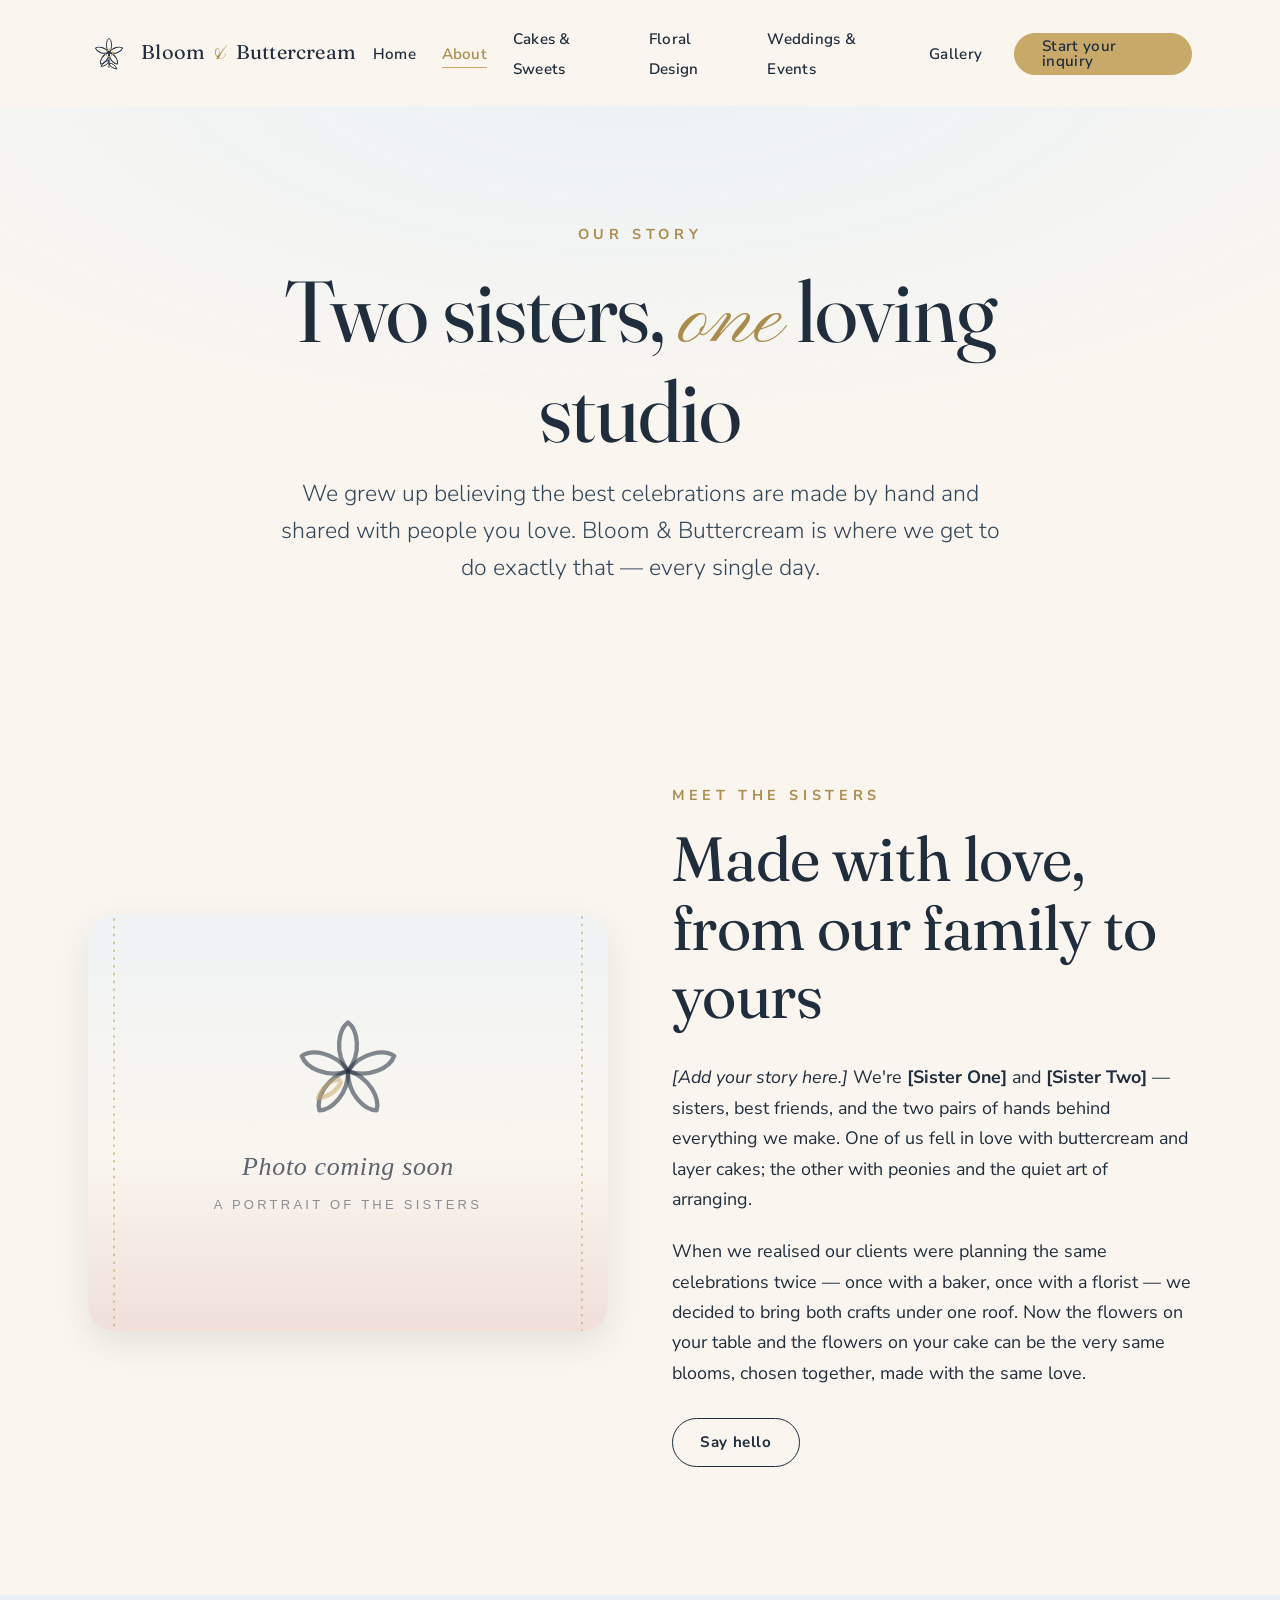
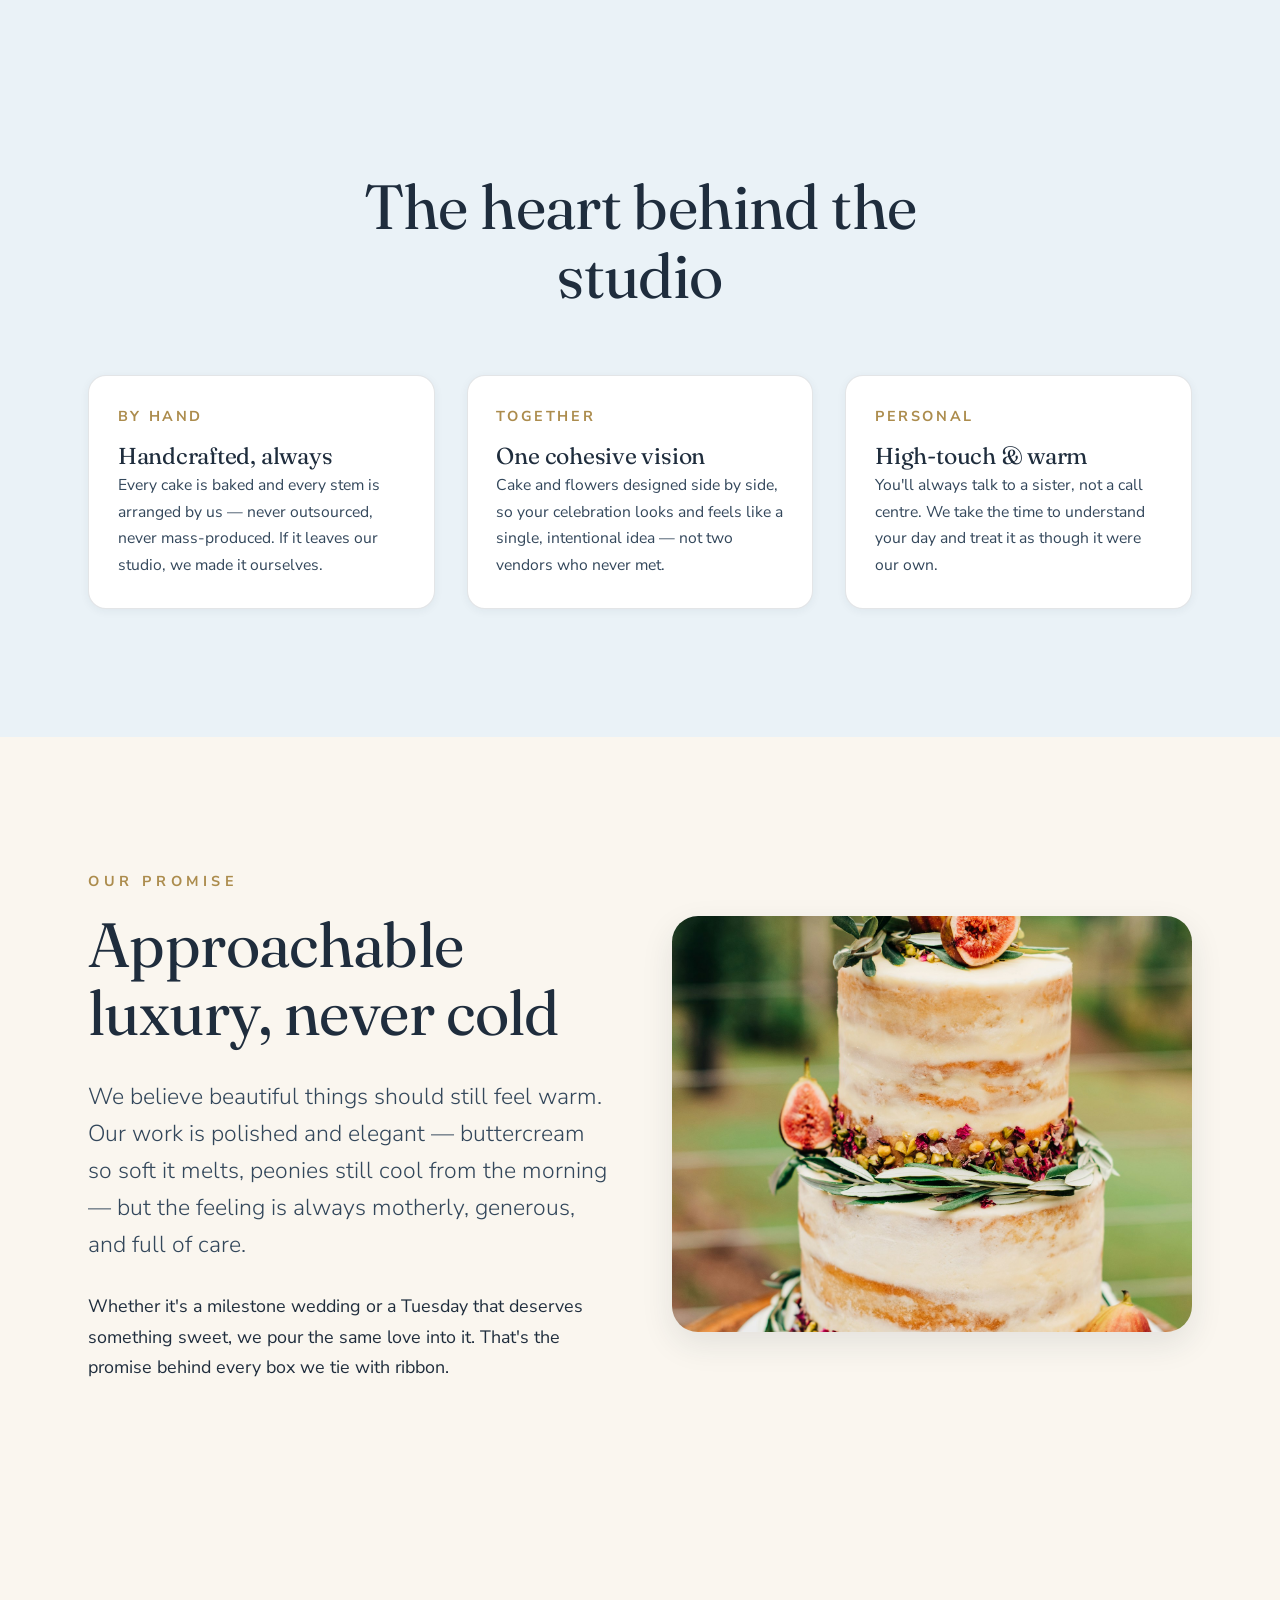
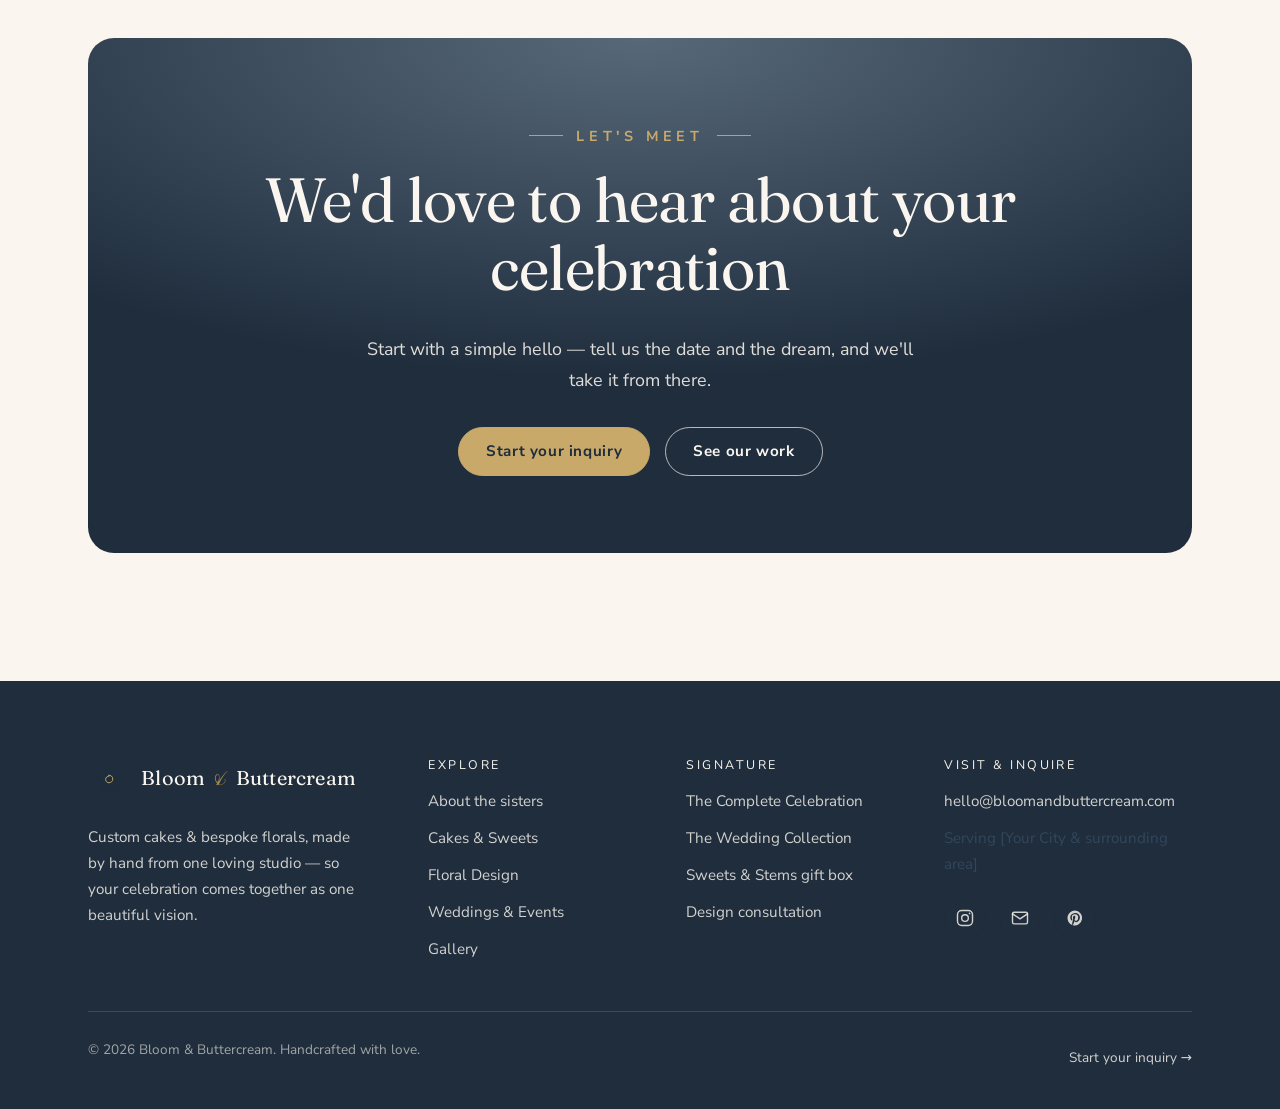
==== commit a13f3d77: "Visual redesign: real photography, refined design system, fixes - Replace all flat placeholder SVGs " ====
--- a/about.html
+++ b/about.html
@@ -9,7 +9,7 @@
   <meta property="og:type" content="website">
   <meta property="og:title" content="About the Sisters — Bloom & Buttercream">
   <meta property="og:description" content="Two sisters, one loving studio. The story behind our cakes and flowers.">
-  <meta property="og:image" content="images/ph-portrait.svg">
+  <meta property="og:image" content="images/bouquet-lush.jpg">
   <meta name="twitter:card" content="summary_large_image">
   <link rel="icon" href="assets/favicon.svg" type="image/svg+xml">
   <link rel="apple-touch-icon" href="assets/favicon.svg">
@@ -119,7 +119,7 @@
         <div class="split split--reverse">
           <figure class="split__media" data-reveal>
             <!-- REPLACE: photo of hands piping buttercream or trimming flowers in the studio -->
-            <img src="images/ph-cake.svg" alt="Close-up of hands finishing a cake in the studio" loading="lazy">
+            <img src="images/cake-seminaked.jpg" alt="Close-up of hands finishing a cake in the studio" loading="lazy">
           </figure>
           <div data-reveal data-delay="1">
             <span class="eyebrow">Our promise</span>
@@ -186,7 +186,7 @@
           </ul>
           <div class="social" style="margin-top:1.2rem">
             <a href="#" aria-label="Instagram"><svg viewBox="0 0 24 24" fill="none" stroke="currentColor" stroke-width="1.7"><rect x="3" y="3" width="18" height="18" rx="5"/><circle cx="12" cy="12" r="4"/><circle cx="17.5" cy="6.5" r="1" fill="currentColor" stroke="none"/></svg></a>
-            <a href="#" aria-label="Facebook"><svg viewBox="0 0 24 24" fill="currentColor"><path d="M14 9h3V6h-3c-1.7 0-3 1.3-3 3v2H9v3h2v6h3v-6h2.5l.5-3H14V9.5c0-.3.2-.5.5-.5z"/></svg></a>
+            <a href="mailto:hello@bloomandbuttercream.com" aria-label="Email"><svg viewBox="0 0 24 24" fill="none" stroke="currentColor" stroke-width="1.7" stroke-linecap="round" stroke-linejoin="round"><rect x="3" y="5" width="18" height="14" rx="2"/><path d="M3 7l9 6 9-6"/></svg></a>
             <a href="#" aria-label="Pinterest"><svg viewBox="0 0 24 24" fill="currentColor"><path d="M12 3a9 9 0 0 0-3.3 17.4c-.1-.7-.1-1.9 0-2.7l1.1-4.6s-.3-.6-.3-1.4c0-1.3.8-2.3 1.7-2.3.8 0 1.2.6 1.2 1.3 0 .8-.5 2-.8 3.1-.2.9.5 1.6 1.4 1.6 1.6 0 2.8-1.7 2.8-4.1 0-2.2-1.5-3.7-3.7-3.7a3.9 3.9 0 0 0-4 3.9c0 .8.3 1.6.7 2 .1.1.1.2 0 .3l-.3 1c0 .2-.1.3-.3.2-1.2-.5-1.9-2.2-1.9-3.5 0-2.9 2.1-5.5 6-5.5 3.2 0 5.6 2.3 5.6 5.3 0 3.1-2 5.7-4.7 5.7-.9 0-1.8-.5-2.1-1l-.6 2.2c-.2.8-.8 1.9-1.2 2.5A9 9 0 1 0 12 3z"/></svg></a>
           </div>
         </div>
--- a/css/styles.css
+++ b/css/styles.css
@@ -56,7 +56,7 @@
 
   --container: 1200px;
   --gutter:    clamp(1.25rem, 4vw, 3rem);
-  --section-y: clamp(3.5rem, 7vw, 7rem);
+  --section-y: clamp(4rem, 10vw, 8rem);
   --radius:    18px;
   --radius-lg: 26px;
 
@@ -155,7 +155,22 @@
   color: var(--gold-deep);
   margin: 0 0 1.1rem;
 }
-.eyebrow--center { display: block; text-align: center; }
+/* Centered eyebrows get delicate flanking gold hairlines */
+.eyebrow--center,
+.section-head .eyebrow {
+  display: inline-flex;
+  align-items: center;
+  gap: 0.85rem;
+  text-align: center;
+}
+.eyebrow--center::before, .eyebrow--center::after,
+.section-head .eyebrow::before, .section-head .eyebrow::after {
+  content: "";
+  width: clamp(18px, 4vw, 34px);
+  height: 1px;
+  background: var(--gold);
+  opacity: 0.9;
+}
 
 .text-center { text-align: center; }
 .measure { max-width: 62ch; }
@@ -225,6 +240,18 @@
   box-shadow: 0 1px 0 var(--line), var(--shadow-sm);
   padding-block: 0.6rem;
 }
+
+/* Pages with a full-bleed photo hero: light nav + soft scrim while at the top,
+   so navigation stays legible over the image. Reverts to dark once scrolled. */
+.has-hero .site-header:not(.is-scrolled) {
+  background: linear-gradient(180deg, rgba(31, 45, 61, 0.42), rgba(31, 45, 61, 0));
+}
+.has-hero .site-header:not(.is-scrolled) .brand__name,
+.has-hero .site-header:not(.is-scrolled) .nav-links > li > a { color: var(--cream); }
+.has-hero .site-header:not(.is-scrolled) .nav-links a[aria-current="page"] { color: var(--baby-blue); }
+.has-hero .site-header:not(.is-scrolled) .nav-toggle { color: var(--cream); }
+/* keep the gold CTA button readable */
+.has-hero .site-header:not(.is-scrolled) .nav-links .btn { color: var(--navy); }
 
 .nav {
   display: flex;
@@ -360,9 +387,9 @@
    ------------------------------------------------------------------- */
 .hero {
   position: relative;
-  min-height: min(92vh, 860px);
+  min-height: min(90vh, 840px);
   display: grid;
-  align-items: center;
+  align-items: end; /* sit the headline in the lower third, clear of the header */
   overflow: hidden;
   isolation: isolate;
 }
@@ -373,8 +400,8 @@
   content: "";
   position: absolute; inset: 0; z-index: -1;
   background:
-    linear-gradient(180deg, rgba(31,45,61,0.10) 0%, rgba(31,45,61,0.42) 100%),
-    linear-gradient(90deg, rgba(31,45,61,0.34), rgba(31,45,61,0.05));
+    linear-gradient(180deg, rgba(31,45,61,0.28) 0%, rgba(31,45,61,0.30) 45%, rgba(31,45,61,0.66) 100%),
+    linear-gradient(90deg, rgba(31,45,61,0.48), rgba(31,45,61,0.04) 62%);
 }
 .hero__inner { padding-block: clamp(5rem, 12vw, 8rem); color: var(--cream); max-width: 760px; }
 .hero__inner .eyebrow { color: var(--baby-blue); }
@@ -447,6 +474,7 @@
 /* Feature card (services trio on home) */
 .feature {
   position: relative;
+  isolation: isolate; /* contain the -z-index image + overlay within the card */
   border-radius: var(--radius-lg);
   overflow: hidden;
   min-height: 440px;
@@ -462,13 +490,15 @@
 }
 .feature::after {
   content: ""; position: absolute; inset: 0; z-index: -1;
-  background: linear-gradient(180deg, rgba(31,45,61,0) 30%, rgba(31,45,61,0.82) 100%);
+  background: linear-gradient(180deg, rgba(31,45,61,0.12) 0%, rgba(31,45,61,0.55) 52%, rgba(31,45,61,0.90) 100%);
 }
 .feature:hover img { transform: scale(1.05); }
 .feature__body { padding: clamp(1.5rem, 3vw, 2.4rem); }
 .feature__body .card__label { color: var(--baby-blue); }
 .feature h3 { color: var(--cream); margin-bottom: 0.35em; }
 .feature p { color: rgba(250,246,239,0.9); font-size: 0.98rem; margin-bottom: 1.1rem; }
+.feature .link-arrow { color: var(--cream); }
+.feature .link-arrow:hover { color: var(--baby-blue); }
 .feature--signature { outline: 2px solid var(--gold); outline-offset: -2px; }
 .feature__flag {
   position: absolute; top: 1.2rem; left: 1.2rem; z-index: 1;
@@ -517,18 +547,25 @@
   background: var(--white);
 }
 
-/* Steps (How it works) */
-.steps { counter-reset: step; }
-.step { position: relative; padding-top: 1.6rem; }
+/* Steps (How it works) — remove default <ol> numbering; number sits in a gold ring */
+.steps { list-style: none; }
+.steps > li { list-style: none; }
+.step { position: relative; padding-top: 0.25rem; }
 .step__num {
+  display: grid;
+  place-items: center;
+  width: 3.4rem;
+  height: 3.4rem;
+  border-radius: 50%;
+  border: 1.5px solid var(--gold);
+  background: rgba(200, 169, 106, 0.12);
+  color: var(--gold-deep);
   font-family: var(--font-display);
-  font-size: var(--step-3);
-  color: var(--gold);
+  font-size: 1.45rem;
   line-height: 1;
-  display: block;
-  margin-bottom: 0.4rem;
-}
-.step h4 { margin-bottom: 0.3rem; }
+  margin-bottom: 1.1rem;
+}
+.step h4 { margin-bottom: 0.35rem; }
 .step p { color: var(--navy-soft); font-size: 0.96rem; }
 
 /* Testimonials */
@@ -668,6 +705,8 @@
   background: var(--powder);
 }
 .tile img { width: 100%; transition: transform 0.9s var(--ease); }
+/* Preview / event tiles that declare a fixed aspect-ratio inline should crop to fill */
+.tile[style*="aspect-ratio"] img { height: 100%; object-fit: cover; }
 .tile::after {
   content: "";
   position: absolute; inset: 0;
@@ -819,6 +858,9 @@
   }
   .nav-links.is-open { transform: translateX(0); }
   .nav-links a { font-size: 1.15rem; }
+  /* On mobile the nav is a cream drawer — keep its links dark even on has-hero pages */
+  .has-hero .site-header:not(.is-scrolled) .nav-links > li > a { color: var(--navy); }
+  .has-hero .site-header:not(.is-scrolled) .nav-links a[aria-current="page"] { color: var(--gold-deep); }
   .nav-toggle { display: inline-flex; }
   .split { grid-template-columns: 1fr; }
   .split--reverse .split__media { order: 0; }
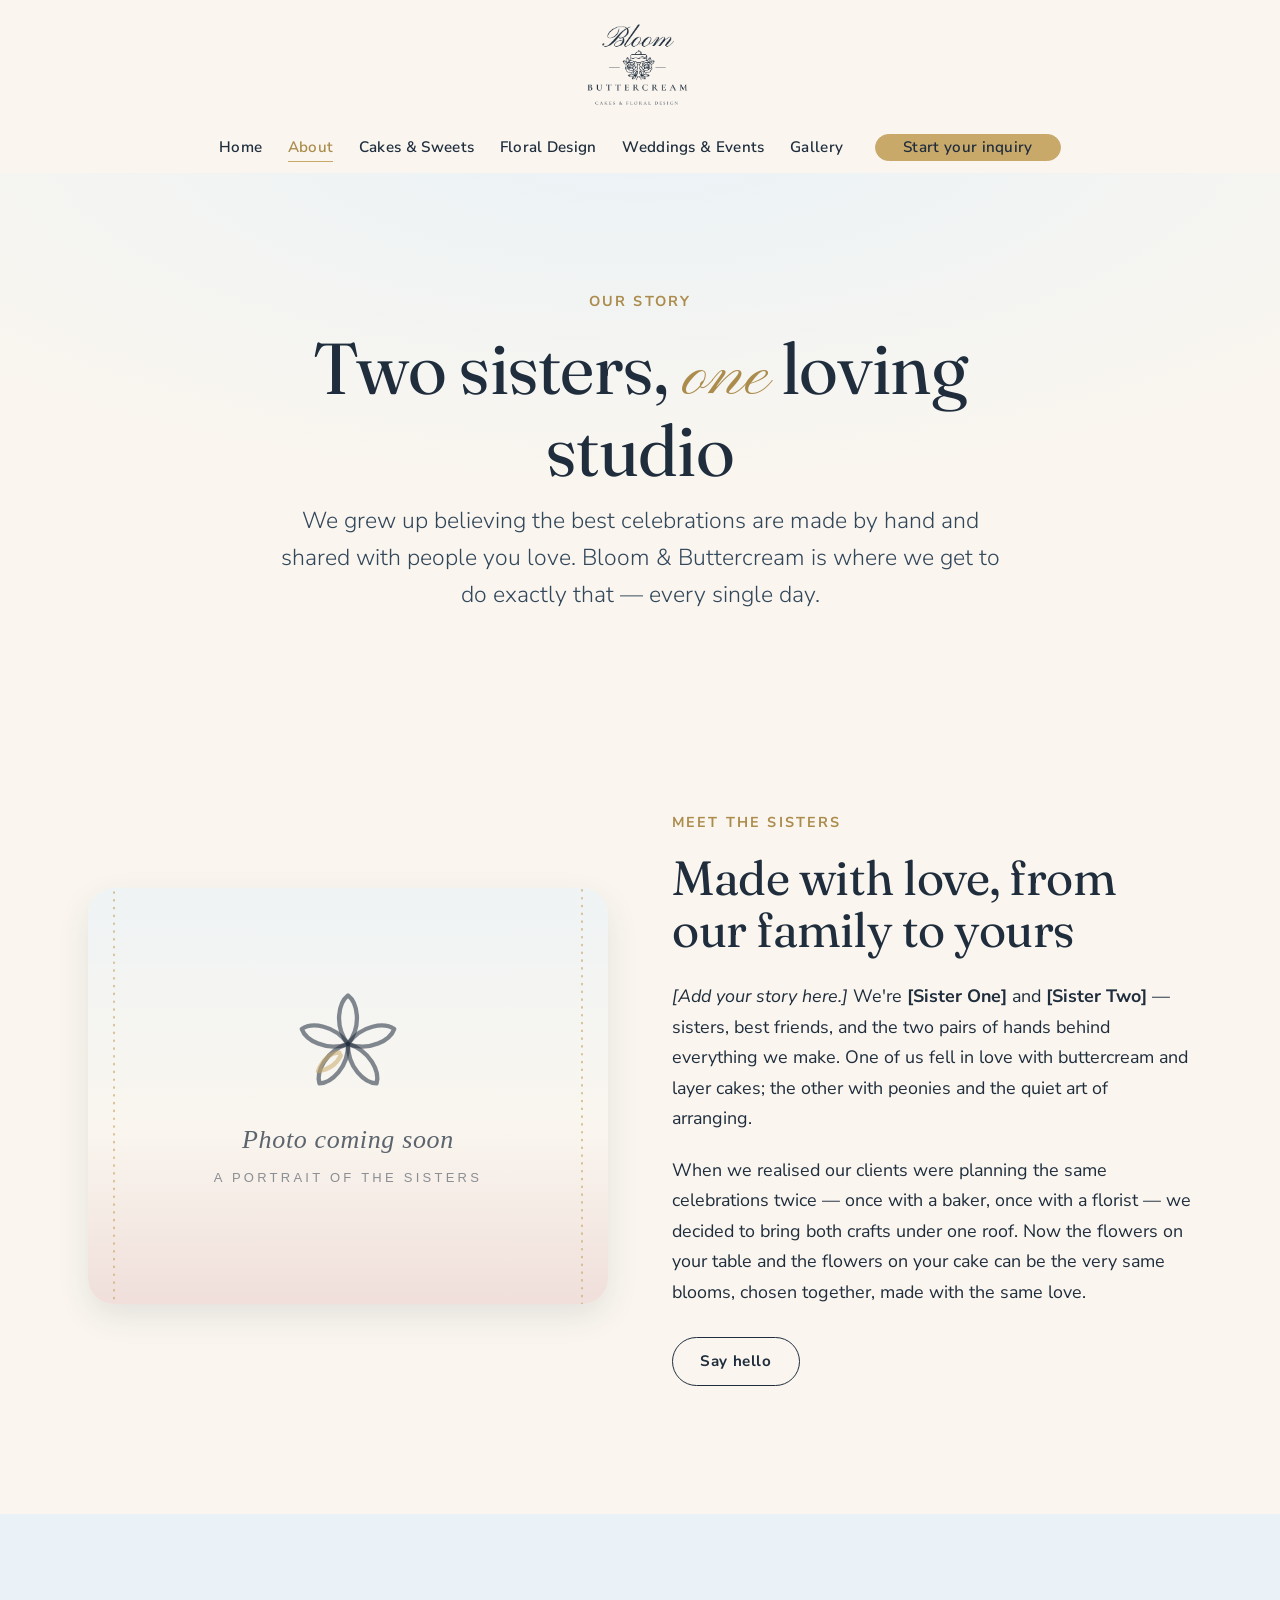
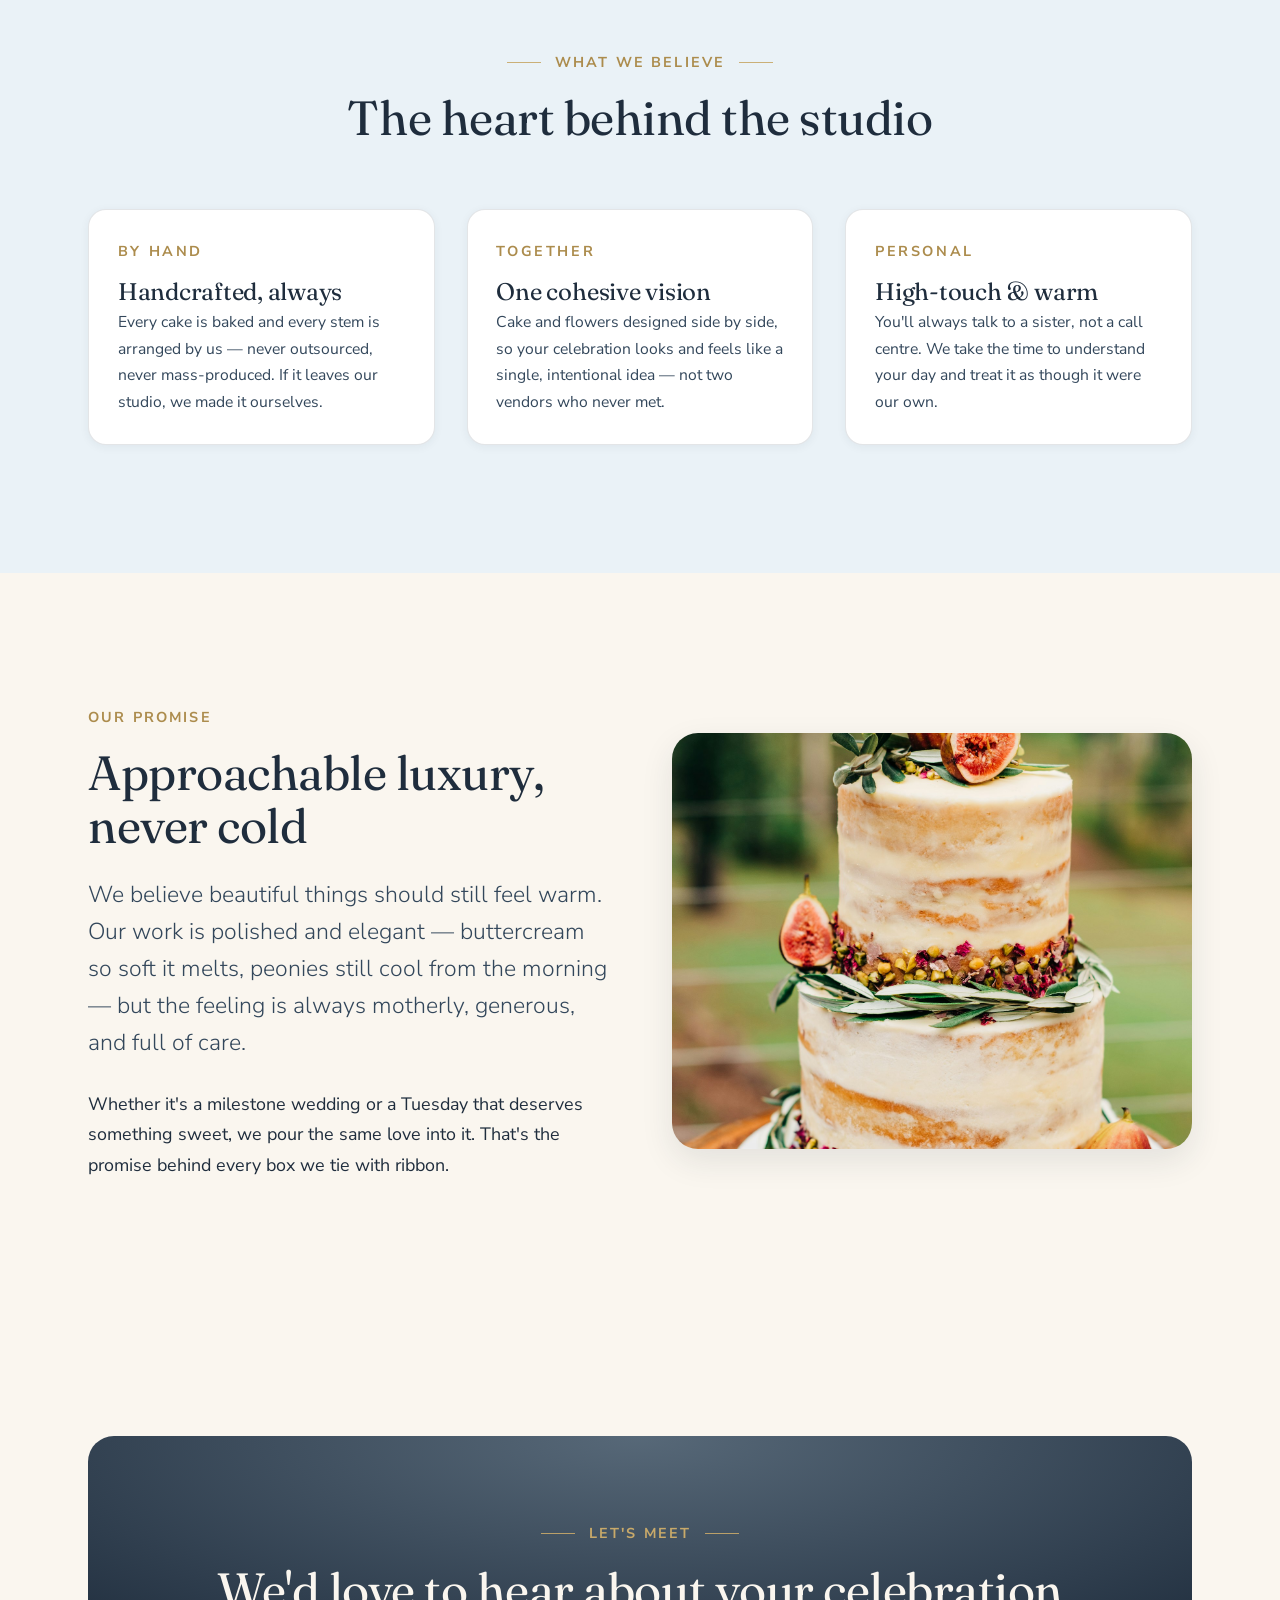
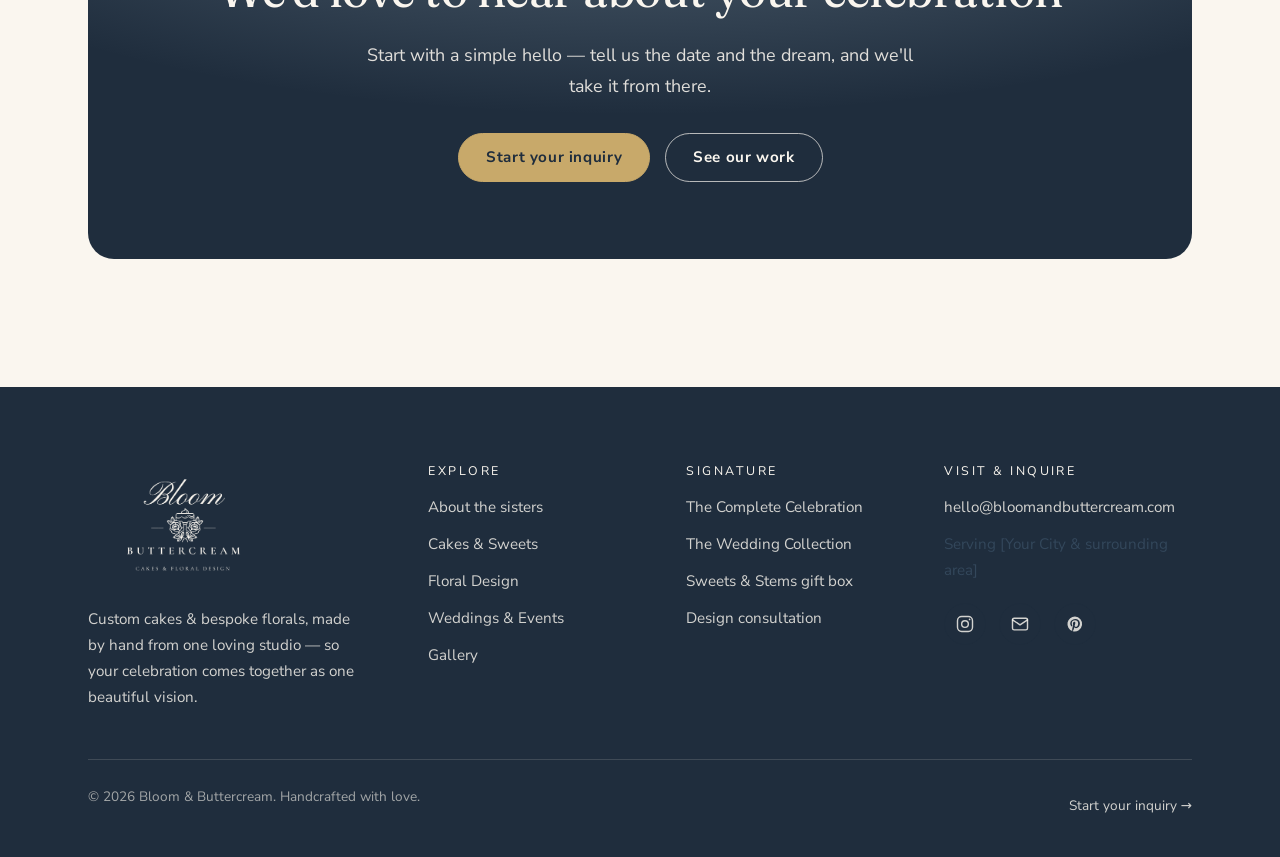
==== commit 7b3b2a83: "Use the real Bloom Buttercream logo (navy/cream/black), centered crest header - Add client logo PNGs" ====
--- a/about.html
+++ b/about.html
@@ -11,8 +11,8 @@
   <meta property="og:description" content="Two sisters, one loving studio. The story behind our cakes and flowers.">
   <meta property="og:image" content="images/bouquet-lush.jpg">
   <meta name="twitter:card" content="summary_large_image">
-  <link rel="icon" href="assets/favicon.svg" type="image/svg+xml">
-  <link rel="apple-touch-icon" href="assets/favicon.svg">
+  <link rel="icon" href="assets/favicon.png" type="image/png">
+  <link rel="apple-touch-icon" href="assets/favicon.png">
   <link rel="preconnect" href="https://fonts.googleapis.com">
   <link rel="preconnect" href="https://fonts.gstatic.com" crossorigin>
   <link href="https://fonts.googleapis.com/css2?family=Fraunces:opsz,wght@9..144,400;9..144,500;9..144,600&family=Nunito+Sans:wght@300;400;600;700;800&family=Pinyon+Script&display=swap" rel="stylesheet">
@@ -25,9 +25,9 @@
   <header class="site-header">
     <div class="container">
       <nav class="nav" aria-label="Primary">
-        <a class="brand" href="index.html" aria-label="Bloom & Buttercream — home">
-          <img class="brand__mark" src="assets/logo-mark.svg" alt="" width="42" height="42">
-          <span class="brand__name">Bloom <span class="amp">&amp;</span> Buttercream</span>
+        <a class="brand" href="index.html" aria-label="Bloom &amp; Buttercream — Cakes &amp; Floral Design">
+          <img class="brand__logo brand__logo--dark" src="assets/logo-navy.png" alt="" width="300" height="180">
+          <img class="brand__logo brand__logo--light" src="assets/logo-cream.png" alt="" aria-hidden="true" width="300" height="180">
         </a>
         <button class="nav-toggle" aria-expanded="false" aria-controls="nav-links" aria-label="Open menu">
           <svg viewBox="0 0 24 24" fill="none" stroke="currentColor" stroke-width="1.8" stroke-linecap="round"><path d="M3 6h18M3 12h18M3 18h18"/></svg>
@@ -153,9 +153,8 @@
     <div class="container">
       <div class="footer-grid">
         <div class="footer-brand">
-          <a class="brand" href="index.html" aria-label="Bloom & Buttercream — home">
-            <img class="brand__mark" src="assets/logo-mark.svg" alt="" width="42" height="42">
-            <span class="brand__name">Bloom <span class="amp">&amp;</span> Buttercream</span>
+          <a class="brand" href="index.html" aria-label="Bloom &amp; Buttercream — Cakes &amp; Floral Design">
+            <img class="brand__logo" src="assets/logo-cream.png" alt="" width="300" height="180">
           </a>
           <p>Custom cakes &amp; bespoke florals, made by hand from one loving studio — so your celebration comes together as one beautiful vision.</p>
         </div>
--- a/css/styles.css
+++ b/css/styles.css
@@ -121,8 +121,8 @@
   font-optical-sizing: auto;
 }
 
-h1 { font-size: var(--step-5); font-weight: 400; }
-h2 { font-size: var(--step-4); }
+h1 { font-size: clamp(2.75rem, 6vw, 4.5rem); line-height: 1.05; font-weight: 400; }
+h2 { font-size: clamp(2rem, 4vw, 3rem); }
 h3 { font-size: var(--step-2); }
 h4 { font-size: var(--step-1); }
 
@@ -150,7 +150,7 @@
   font-family: var(--font-body);
   font-size: var(--step--1);
   font-weight: 700;
-  letter-spacing: 0.32em;
+  letter-spacing: 0.15em;
   text-transform: uppercase;
   color: var(--gold-deep);
   margin: 0 0 1.1rem;
@@ -231,7 +231,7 @@
   background: rgba(250, 246, 239, 0);
   transition: background 0.4s var(--ease), box-shadow 0.4s var(--ease),
               padding 0.4s var(--ease);
-  padding-block: clamp(0.9rem, 2vw, 1.4rem);
+  padding-block: clamp(0.35rem, 1vw, 0.7rem);
 }
 /* Softens on scroll (toggled by JS) */
 .site-header.is-scrolled {
@@ -244,7 +244,7 @@
 /* Pages with a full-bleed photo hero: light nav + soft scrim while at the top,
    so navigation stays legible over the image. Reverts to dark once scrolled. */
 .has-hero .site-header:not(.is-scrolled) {
-  background: linear-gradient(180deg, rgba(31, 45, 61, 0.42), rgba(31, 45, 61, 0));
+  background: linear-gradient(180deg, rgba(31, 45, 61, 0.58), rgba(31, 45, 61, 0.14));
 }
 .has-hero .site-header:not(.is-scrolled) .brand__name,
 .has-hero .site-header:not(.is-scrolled) .nav-links > li > a { color: var(--cream); }
@@ -255,9 +255,9 @@
 
 .nav {
   display: flex;
+  flex-direction: column;      /* centered crest layout: logo on top, nav below */
   align-items: center;
-  justify-content: space-between;
-  gap: 1.5rem;
+  gap: clamp(0.5rem, 1.4vw, 1rem);
 }
 
 .brand {
@@ -266,20 +266,31 @@
   gap: 0.7rem;
   line-height: 1;
 }
-.brand__mark { width: 42px; height: 42px; flex: none; transition: transform 0.5s var(--ease); }
-.brand:hover .brand__mark { transform: rotate(-8deg); }
-.brand__name {
-  font-family: var(--font-display);
-  font-size: 1.25rem;
-  letter-spacing: 0.01em;
-  color: var(--navy);
-  white-space: nowrap;
-}
-.brand__name .amp { font-family: var(--font-script); font-size: 1.4em; color: var(--gold-deep); }
+/* Brand logo (stacked lockup PNG, transparent). Navy on cream, cream over dark hero. */
+.brand__logo { height: 104px; width: auto; display: block; flex: none; transition: height 0.4s var(--ease), opacity 0.3s var(--ease); }
+.brand:hover .brand__logo { opacity: 0.82; }
+.brand__logo--light { display: none; }
+/* Over a full-bleed photo hero (page top): swap to the cream logo */
+.has-hero .site-header:not(.is-scrolled) .brand__logo--dark { display: none; }
+.has-hero .site-header:not(.is-scrolled) .brand__logo--light { display: block; }
+/* Condense once the header sticks on scroll */
+.site-header.is-scrolled .brand__logo { height: 64px; }
+/* Footer sits on navy — the cream logo, generous */
+.site-footer .brand__logo { height: 118px; }
+@media (max-width: 860px) {
+  .brand__logo { height: 76px; }
+  .site-header.is-scrolled .brand__logo { height: 56px; }
+}
+@media (max-width: 600px) {
+  .brand__logo, .site-header.is-scrolled .brand__logo { height: 58px; }
+  .site-footer .brand__logo { height: 92px; }
+}
 
 .nav-links {
   display: flex;
   align-items: center;
+  justify-content: center;
+  flex-wrap: wrap;
   gap: clamp(1rem, 2vw, 1.9rem);
   list-style: none;
 }
@@ -451,7 +462,7 @@
 .card:hover .card__media img { transform: scale(1.06); }
 
 .card__body { padding: clamp(1.3rem, 2.5vw, 1.8rem); display: flex; flex-direction: column; flex: 1; }
-.card__name { font-family: var(--font-display); font-size: var(--step-1); margin-bottom: 0.15em; }
+.card__name { font-family: var(--font-display); font-size: 1.5rem; line-height: 1.15; margin-bottom: 0.15em; }
 .card__label {
   font-size: var(--step--1);
   letter-spacing: 0.18em;
@@ -842,6 +853,8 @@
 }
 
 @media (max-width: 860px) {
+  /* back to a single row: logo left, hamburger right */
+  .nav { flex-direction: row; justify-content: space-between; align-items: center; }
   .nav-links {
     position: fixed;
     inset: 0 0 0 auto;
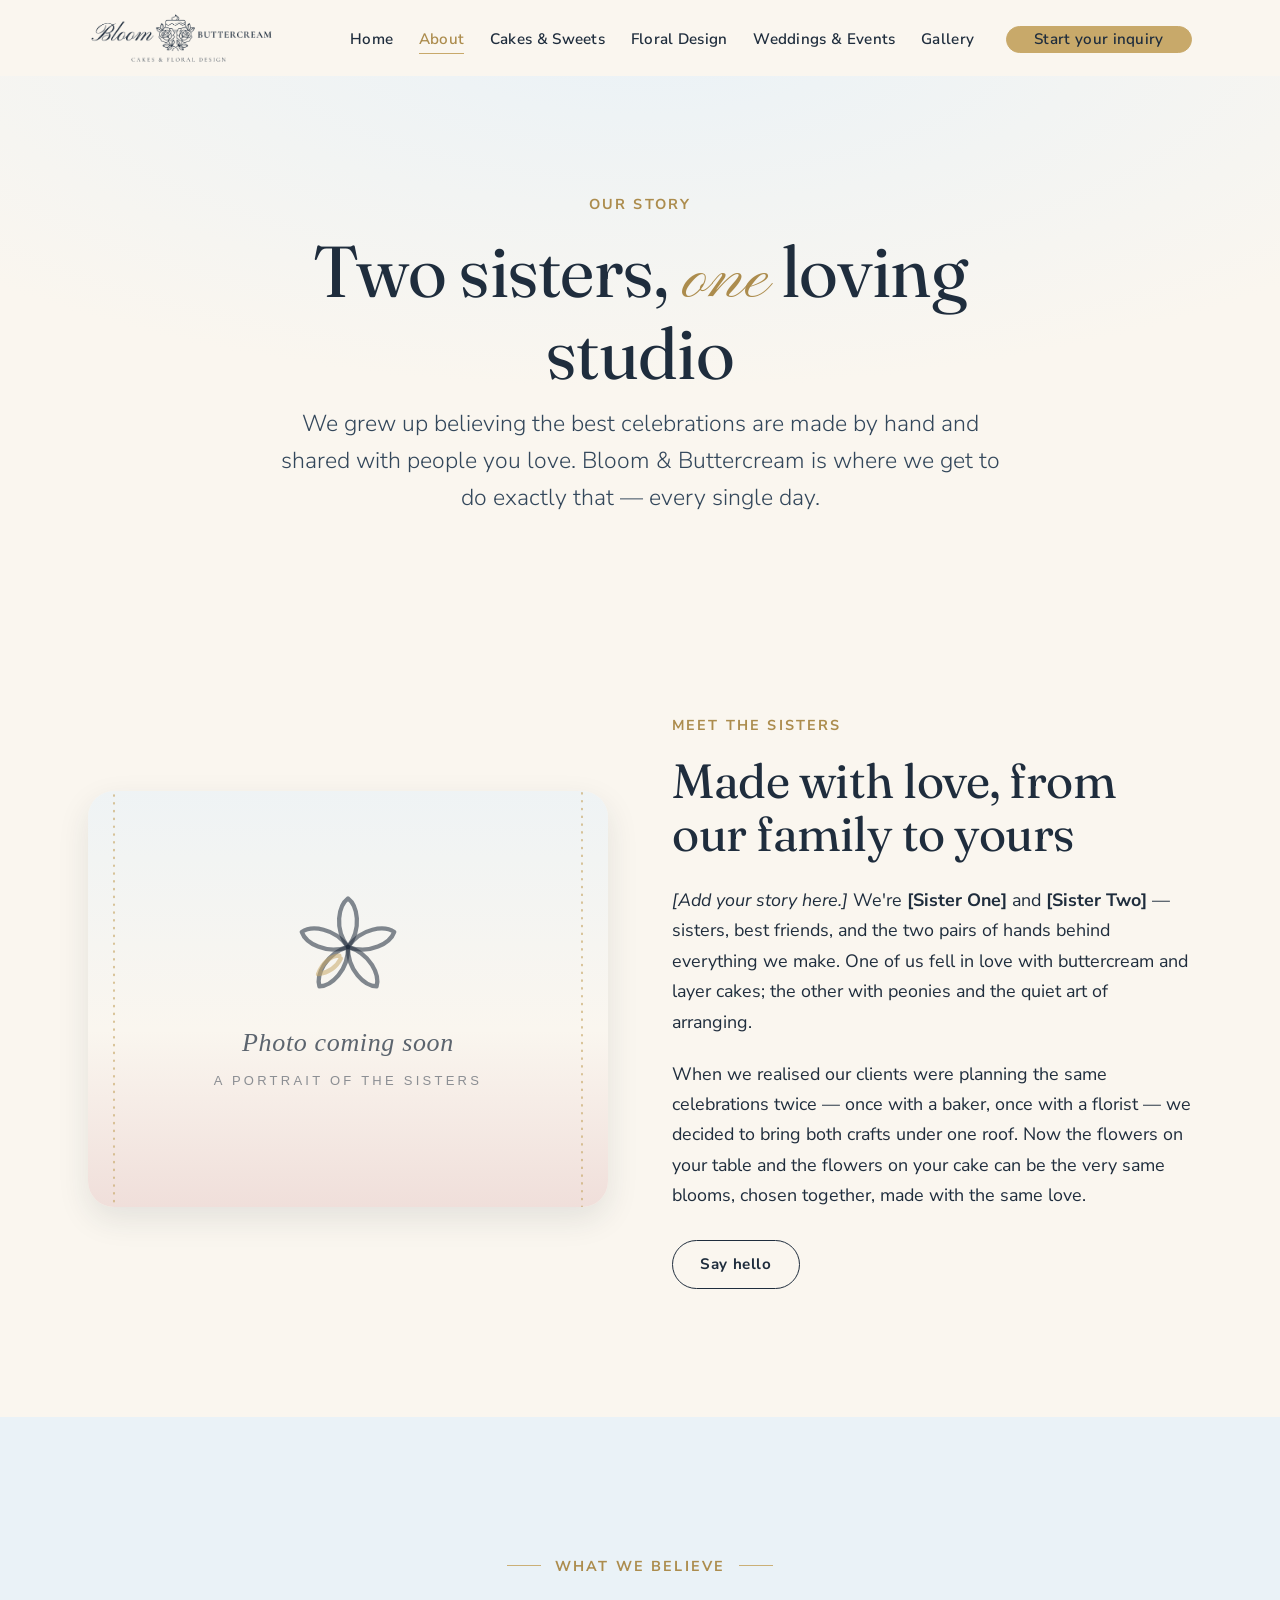
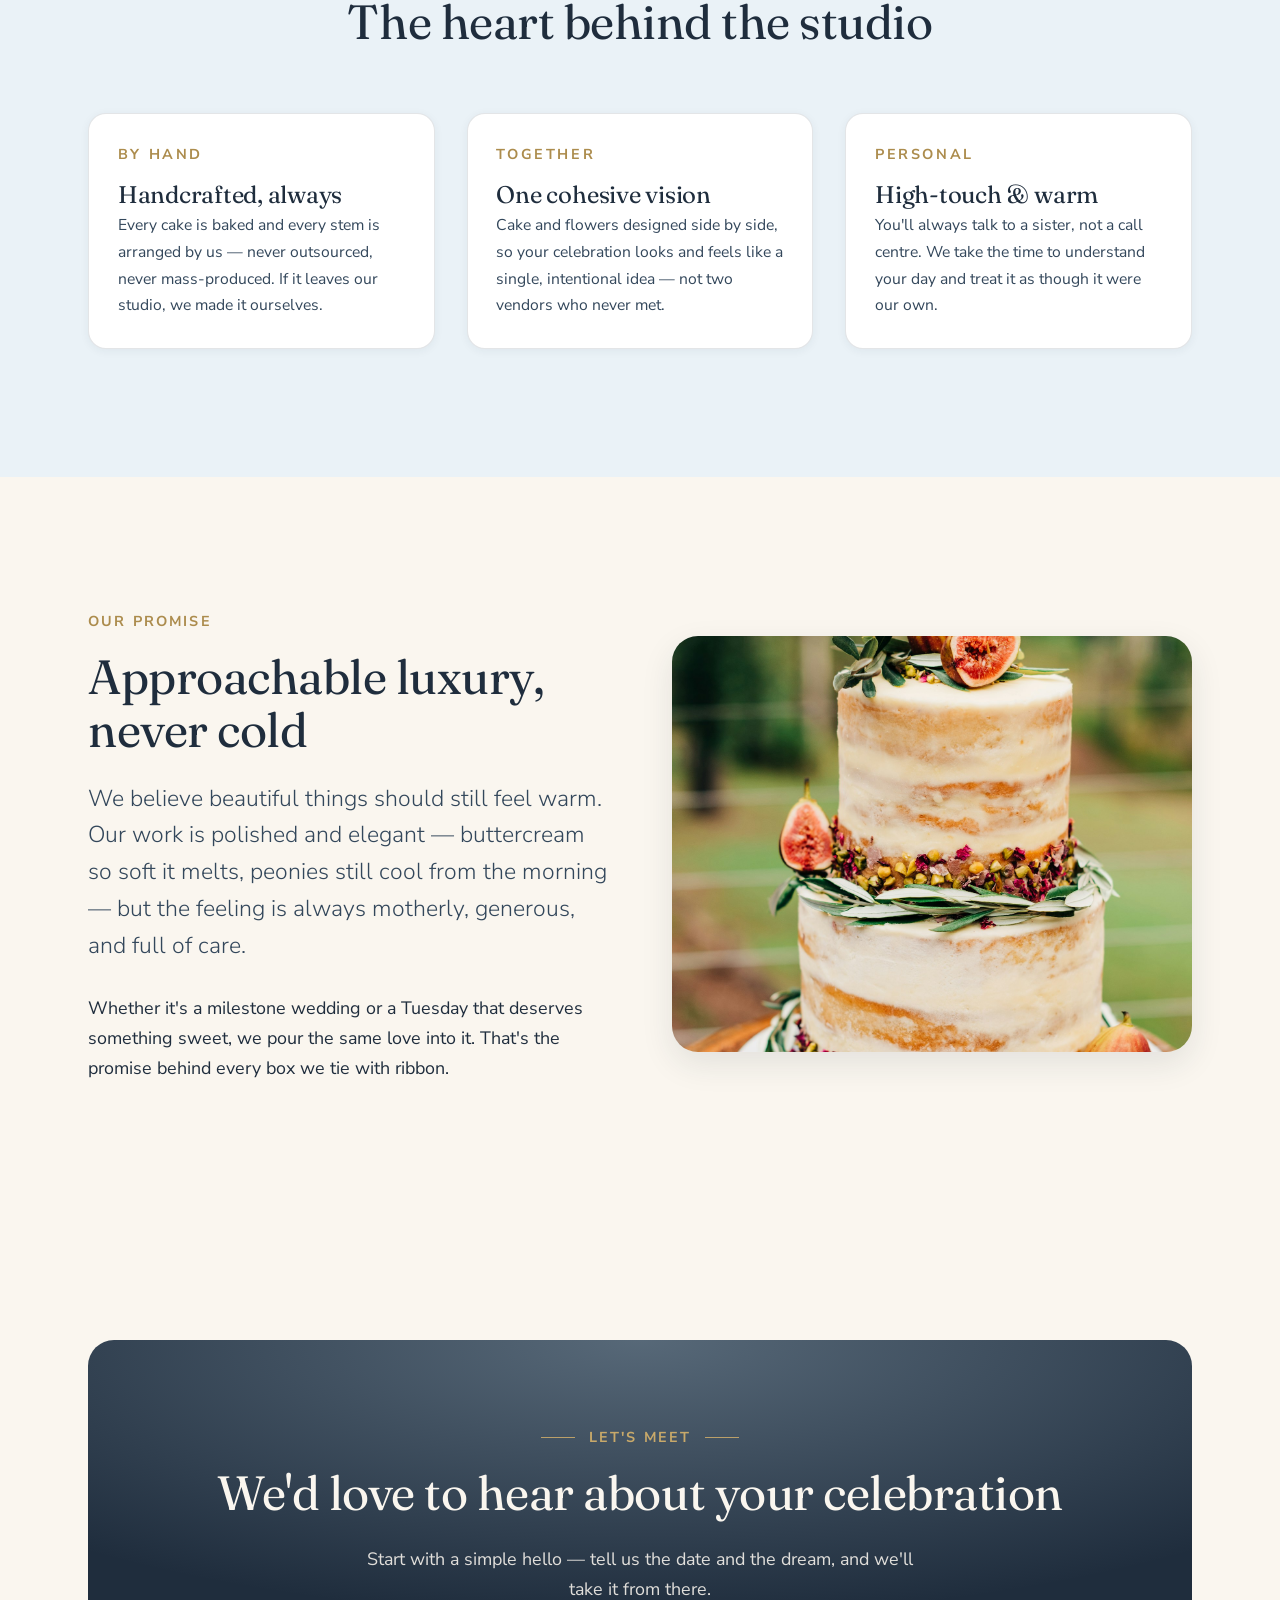
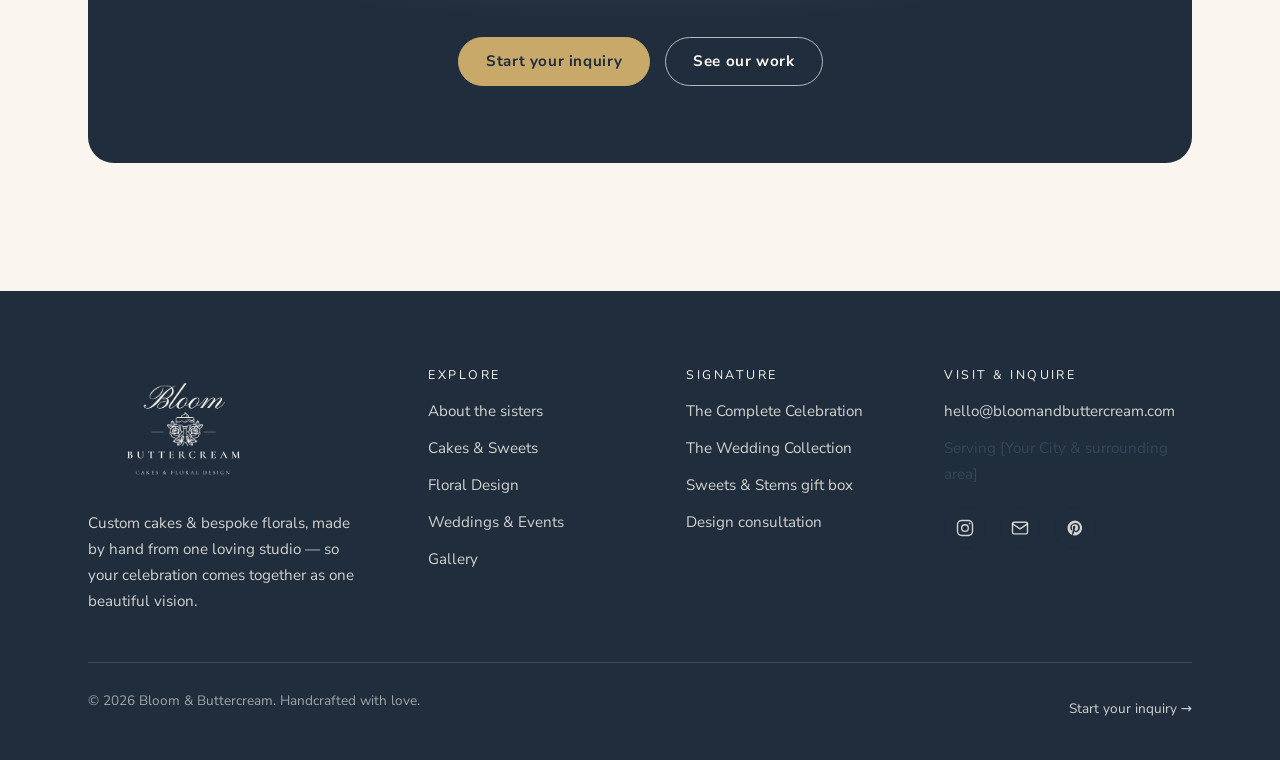
==== commit 8ed11e50: "Header: use the horizontal logo lockup, logo-left / nav-right - New horizontal logo (Bloom · emblem " ====
--- a/about.html
+++ b/about.html
@@ -26,8 +26,8 @@
     <div class="container">
       <nav class="nav" aria-label="Primary">
         <a class="brand" href="index.html" aria-label="Bloom &amp; Buttercream — Cakes &amp; Floral Design">
-          <img class="brand__logo brand__logo--dark" src="assets/logo-navy.png" alt="" width="300" height="180">
-          <img class="brand__logo brand__logo--light" src="assets/logo-cream.png" alt="" aria-hidden="true" width="300" height="180">
+          <img class="brand__logo brand__logo--dark" src="assets/logo-header-navy.png" alt="" width="348" height="100">
+          <img class="brand__logo brand__logo--light" src="assets/logo-header-cream.png" alt="" aria-hidden="true" width="348" height="100">
         </a>
         <button class="nav-toggle" aria-expanded="false" aria-controls="nav-links" aria-label="Open menu">
           <svg viewBox="0 0 24 24" fill="none" stroke="currentColor" stroke-width="1.8" stroke-linecap="round"><path d="M3 6h18M3 12h18M3 18h18"/></svg>
--- a/css/styles.css
+++ b/css/styles.css
@@ -255,9 +255,9 @@
 
 .nav {
   display: flex;
-  flex-direction: column;      /* centered crest layout: logo on top, nav below */
   align-items: center;
-  gap: clamp(0.5rem, 1.4vw, 1rem);
+  justify-content: space-between;
+  gap: 1.5rem;
 }
 
 .brand {
@@ -267,30 +267,25 @@
   line-height: 1;
 }
 /* Brand logo (stacked lockup PNG, transparent). Navy on cream, cream over dark hero. */
-.brand__logo { height: 104px; width: auto; display: block; flex: none; transition: height 0.4s var(--ease), opacity 0.3s var(--ease); }
+/* Header uses the horizontal lockup; footer keeps the stacked crest. */
+.brand__logo { height: 54px; width: auto; display: block; flex: none; transition: height 0.4s var(--ease), opacity 0.3s var(--ease); }
 .brand:hover .brand__logo { opacity: 0.82; }
 .brand__logo--light { display: none; }
 /* Over a full-bleed photo hero (page top): swap to the cream logo */
 .has-hero .site-header:not(.is-scrolled) .brand__logo--dark { display: none; }
 .has-hero .site-header:not(.is-scrolled) .brand__logo--light { display: block; }
 /* Condense once the header sticks on scroll */
-.site-header.is-scrolled .brand__logo { height: 64px; }
-/* Footer sits on navy — the cream logo, generous */
+.site-header.is-scrolled .brand__logo { height: 44px; }
+/* Footer keeps the stacked crest logo, generous */
 .site-footer .brand__logo { height: 118px; }
-@media (max-width: 860px) {
-  .brand__logo { height: 76px; }
-  .site-header.is-scrolled .brand__logo { height: 56px; }
-}
 @media (max-width: 600px) {
-  .brand__logo, .site-header.is-scrolled .brand__logo { height: 58px; }
+  .brand__logo, .site-header.is-scrolled .brand__logo { height: 40px; }
   .site-footer .brand__logo { height: 92px; }
 }
 
 .nav-links {
   display: flex;
   align-items: center;
-  justify-content: center;
-  flex-wrap: wrap;
   gap: clamp(1rem, 2vw, 1.9rem);
   list-style: none;
 }
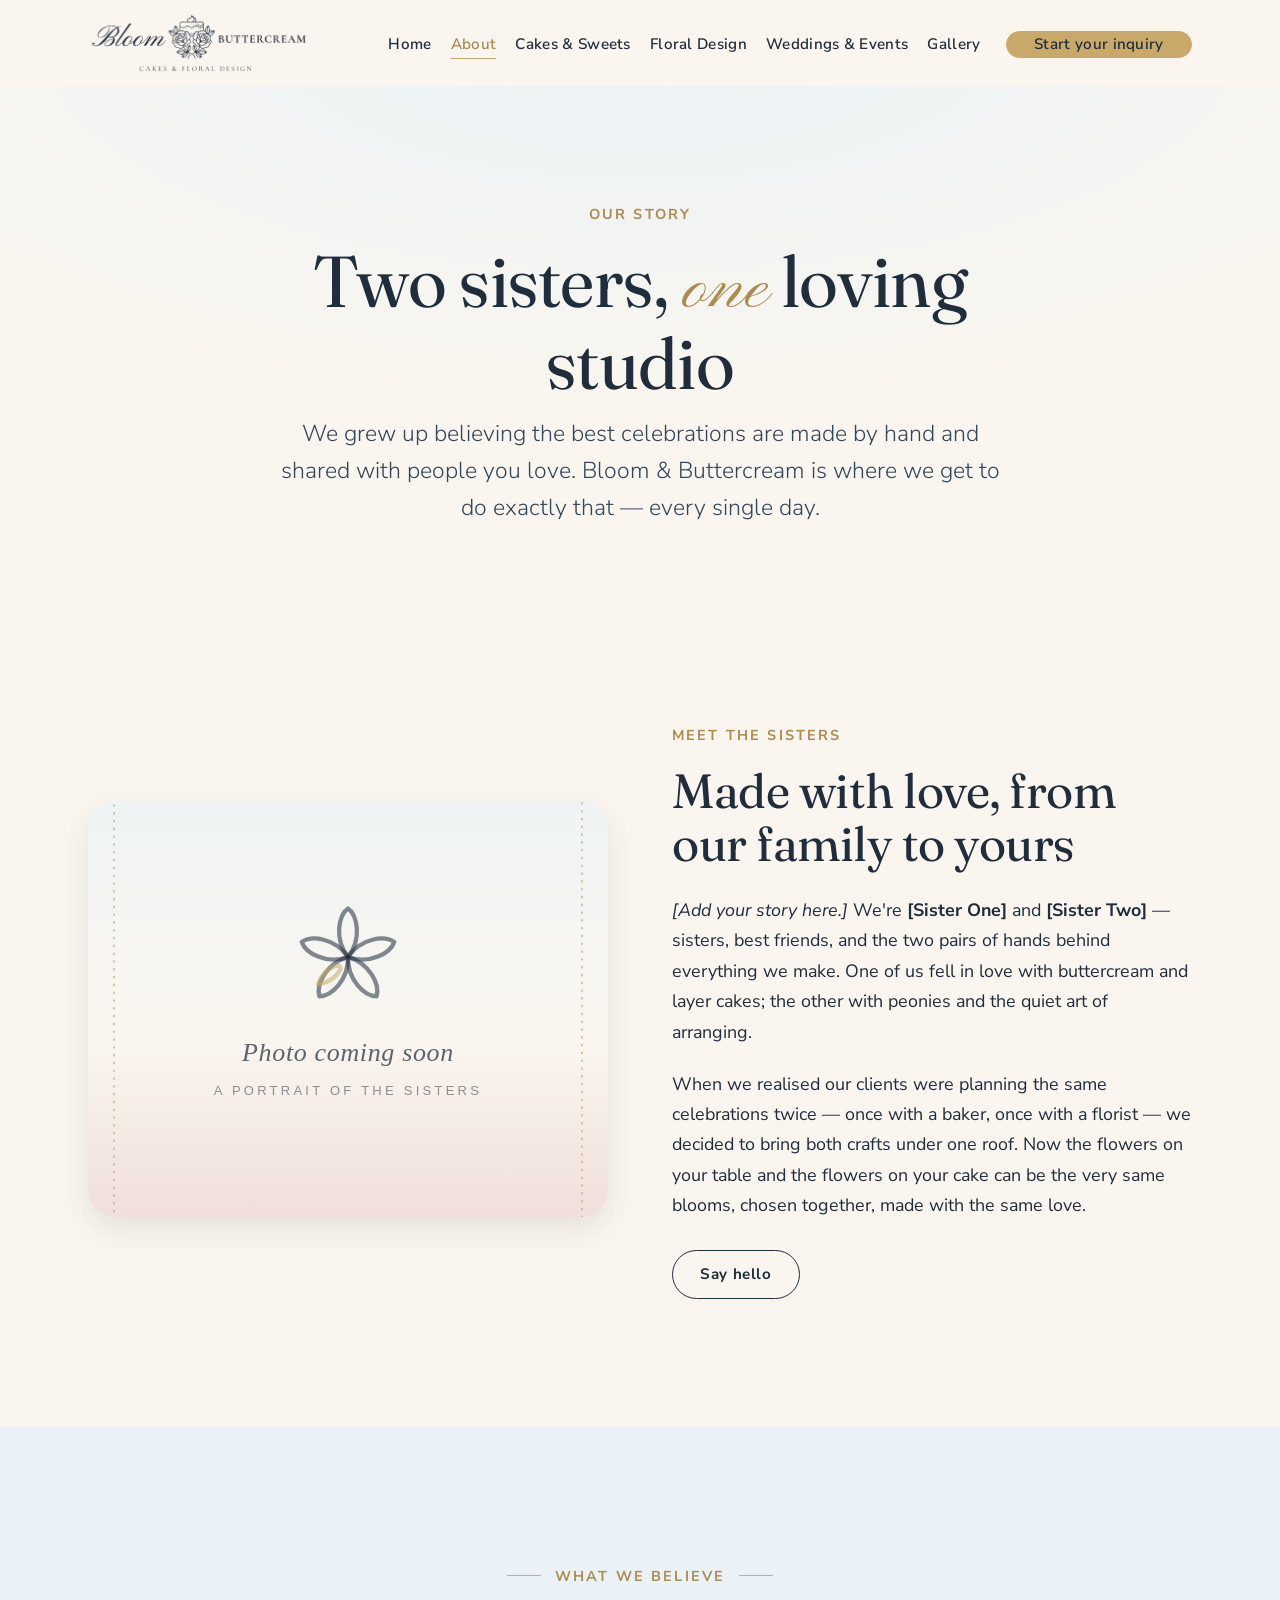
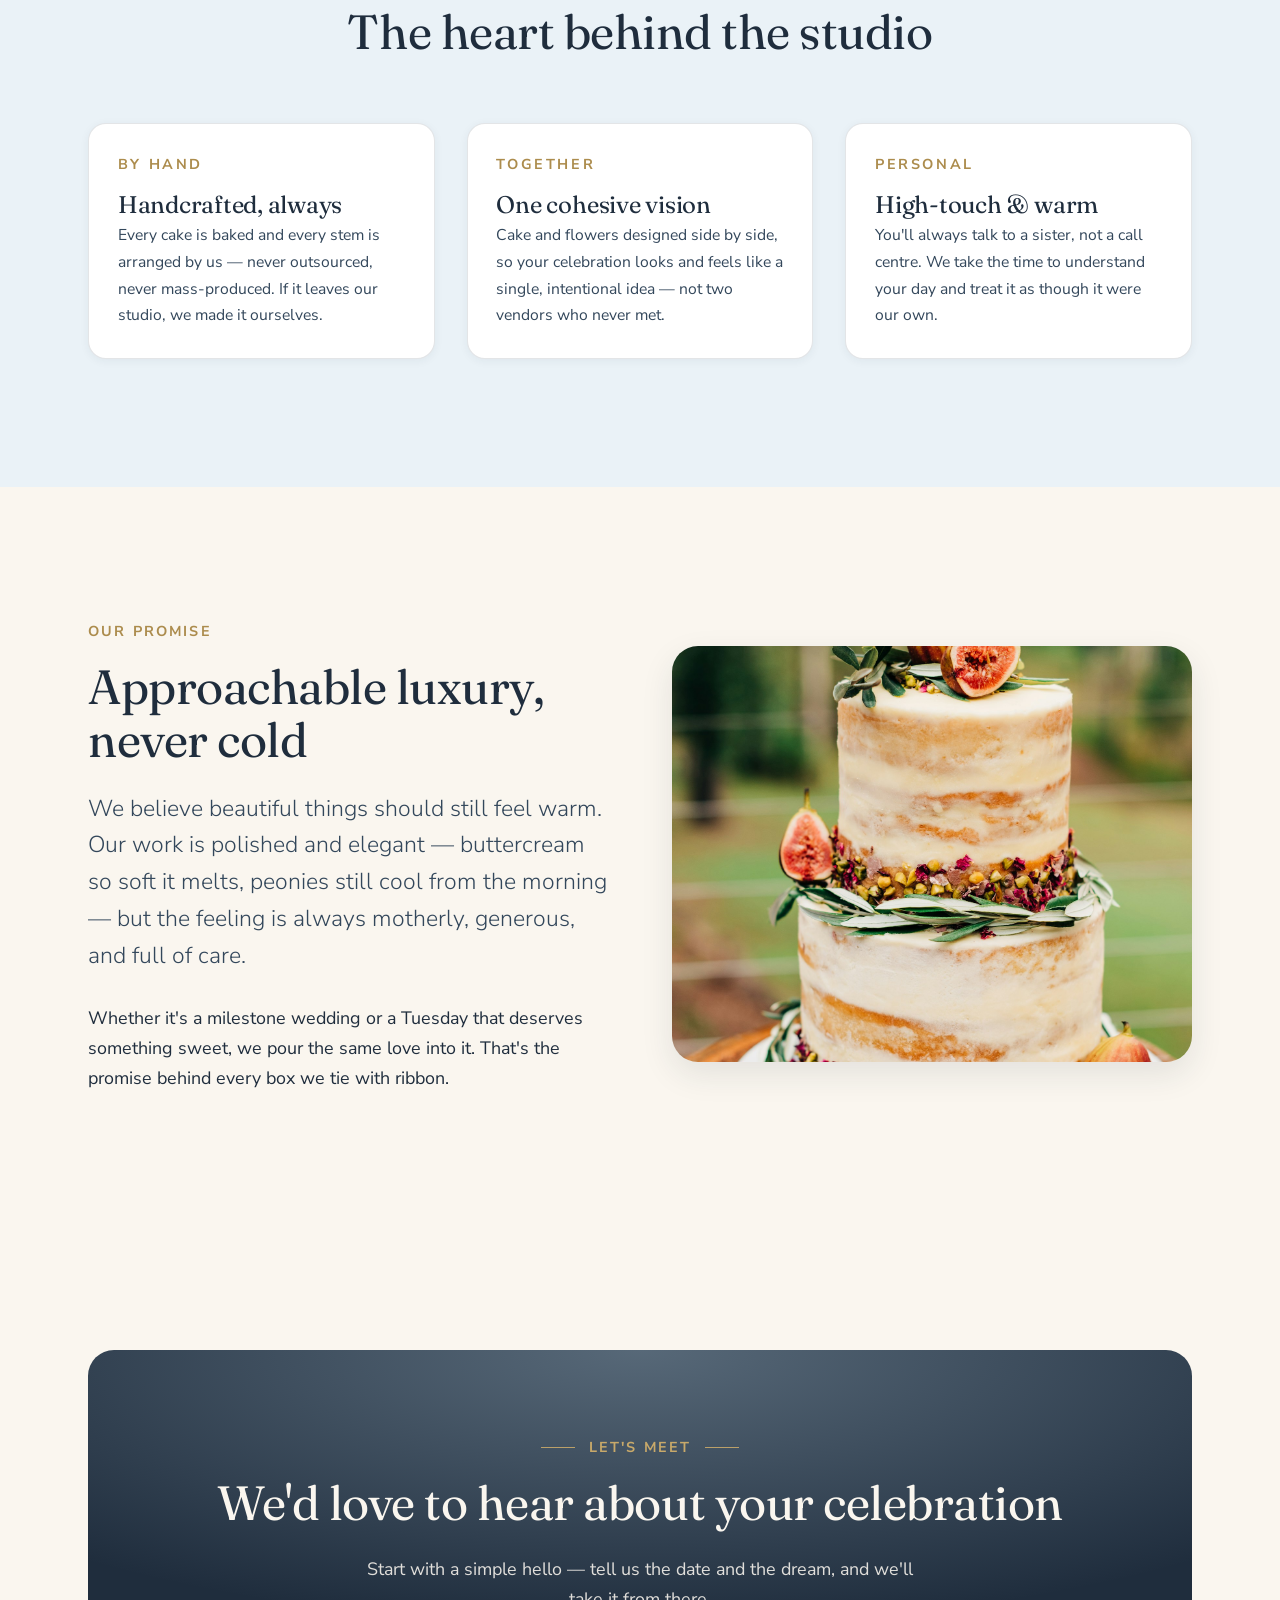
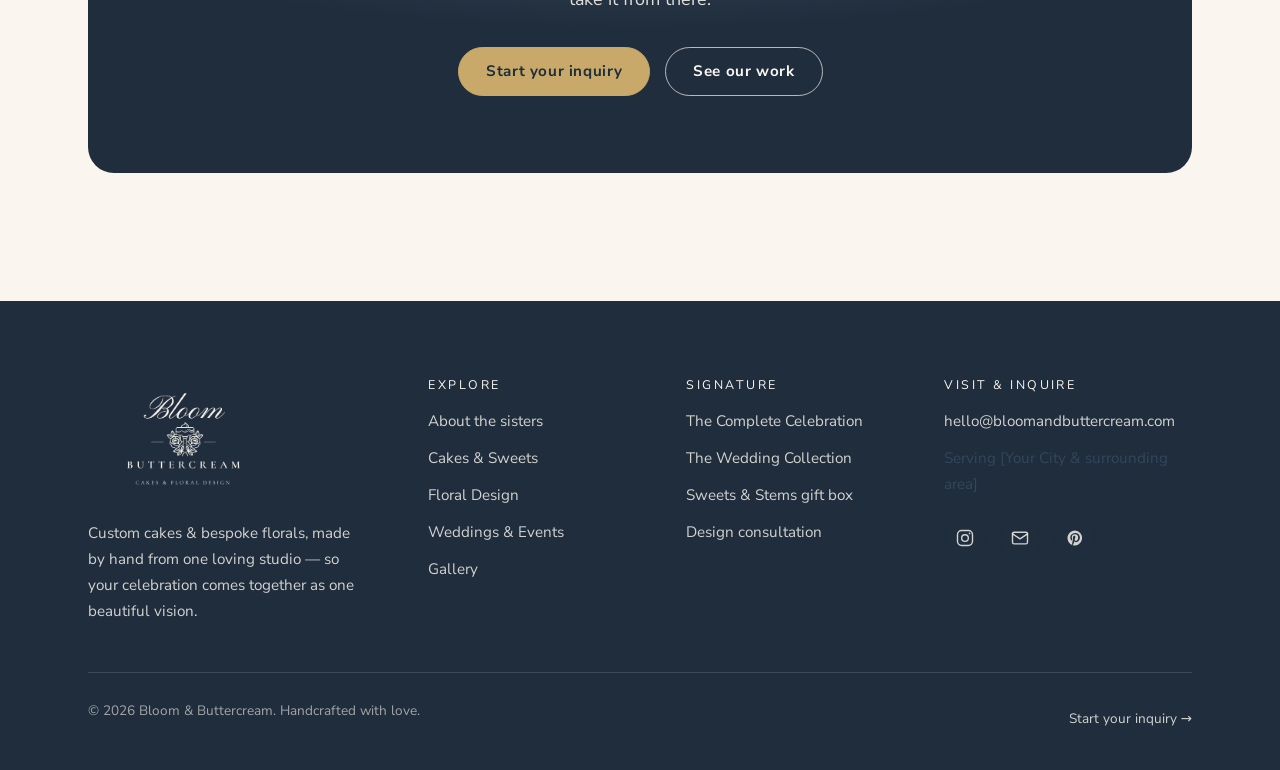
==== commit 6a9e000b: "Header logo: newest horizontal lockup (no subtitle), more prominent; organize brand files - Swap hea" ====
--- a/about.html
+++ b/about.html
@@ -26,8 +26,8 @@
     <div class="container">
       <nav class="nav" aria-label="Primary">
         <a class="brand" href="index.html" aria-label="Bloom &amp; Buttercream — Cakes &amp; Floral Design">
-          <img class="brand__logo brand__logo--dark" src="assets/logo-header-navy.png" alt="" width="348" height="100">
-          <img class="brand__logo brand__logo--light" src="assets/logo-header-cream.png" alt="" aria-hidden="true" width="348" height="100">
+          <img class="brand__logo brand__logo--dark" src="assets/logo-header-navy.png" alt="" width="360" height="80">
+          <img class="brand__logo brand__logo--light" src="assets/logo-header-cream.png" alt="" aria-hidden="true" width="360" height="80">
         </a>
         <button class="nav-toggle" aria-expanded="false" aria-controls="nav-links" aria-label="Open menu">
           <svg viewBox="0 0 24 24" fill="none" stroke="currentColor" stroke-width="1.8" stroke-linecap="round"><path d="M3 6h18M3 12h18M3 18h18"/></svg>
--- a/css/styles.css
+++ b/css/styles.css
@@ -257,7 +257,7 @@
   display: flex;
   align-items: center;
   justify-content: space-between;
-  gap: 1.5rem;
+  gap: 1.25rem;
 }
 
 .brand {
@@ -267,28 +267,30 @@
   line-height: 1;
 }
 /* Brand logo (stacked lockup PNG, transparent). Navy on cream, cream over dark hero. */
-/* Header uses the horizontal lockup; footer keeps the stacked crest. */
-.brand__logo { height: 54px; width: auto; display: block; flex: none; transition: height 0.4s var(--ease), opacity 0.3s var(--ease); }
+/* Header uses the horizontal lockup (prominent); footer keeps the stacked crest. */
+.brand__logo { height: 64px; width: auto; display: block; flex: none; transition: height 0.4s var(--ease), opacity 0.3s var(--ease); }
 .brand:hover .brand__logo { opacity: 0.82; }
 .brand__logo--light { display: none; }
 /* Over a full-bleed photo hero (page top): swap to the cream logo */
 .has-hero .site-header:not(.is-scrolled) .brand__logo--dark { display: none; }
 .has-hero .site-header:not(.is-scrolled) .brand__logo--light { display: block; }
-/* Condense once the header sticks on scroll */
-.site-header.is-scrolled .brand__logo { height: 44px; }
+/* Condense a touch once the header sticks on scroll */
+.site-header.is-scrolled .brand__logo { height: 54px; }
 /* Footer keeps the stacked crest logo, generous */
 .site-footer .brand__logo { height: 118px; }
 @media (max-width: 600px) {
-  .brand__logo, .site-header.is-scrolled .brand__logo { height: 40px; }
+  .brand__logo { height: 50px; }
+  .site-header.is-scrolled .brand__logo { height: 44px; }
   .site-footer .brand__logo { height: 92px; }
 }
 
 .nav-links {
   display: flex;
   align-items: center;
-  gap: clamp(1rem, 2vw, 1.9rem);
+  gap: clamp(0.85rem, 1.5vw, 1.5rem);
   list-style: none;
 }
+.nav-links > li > a { white-space: nowrap; }
 .nav-links a {
   font-size: 0.95rem;
   font-weight: 600;
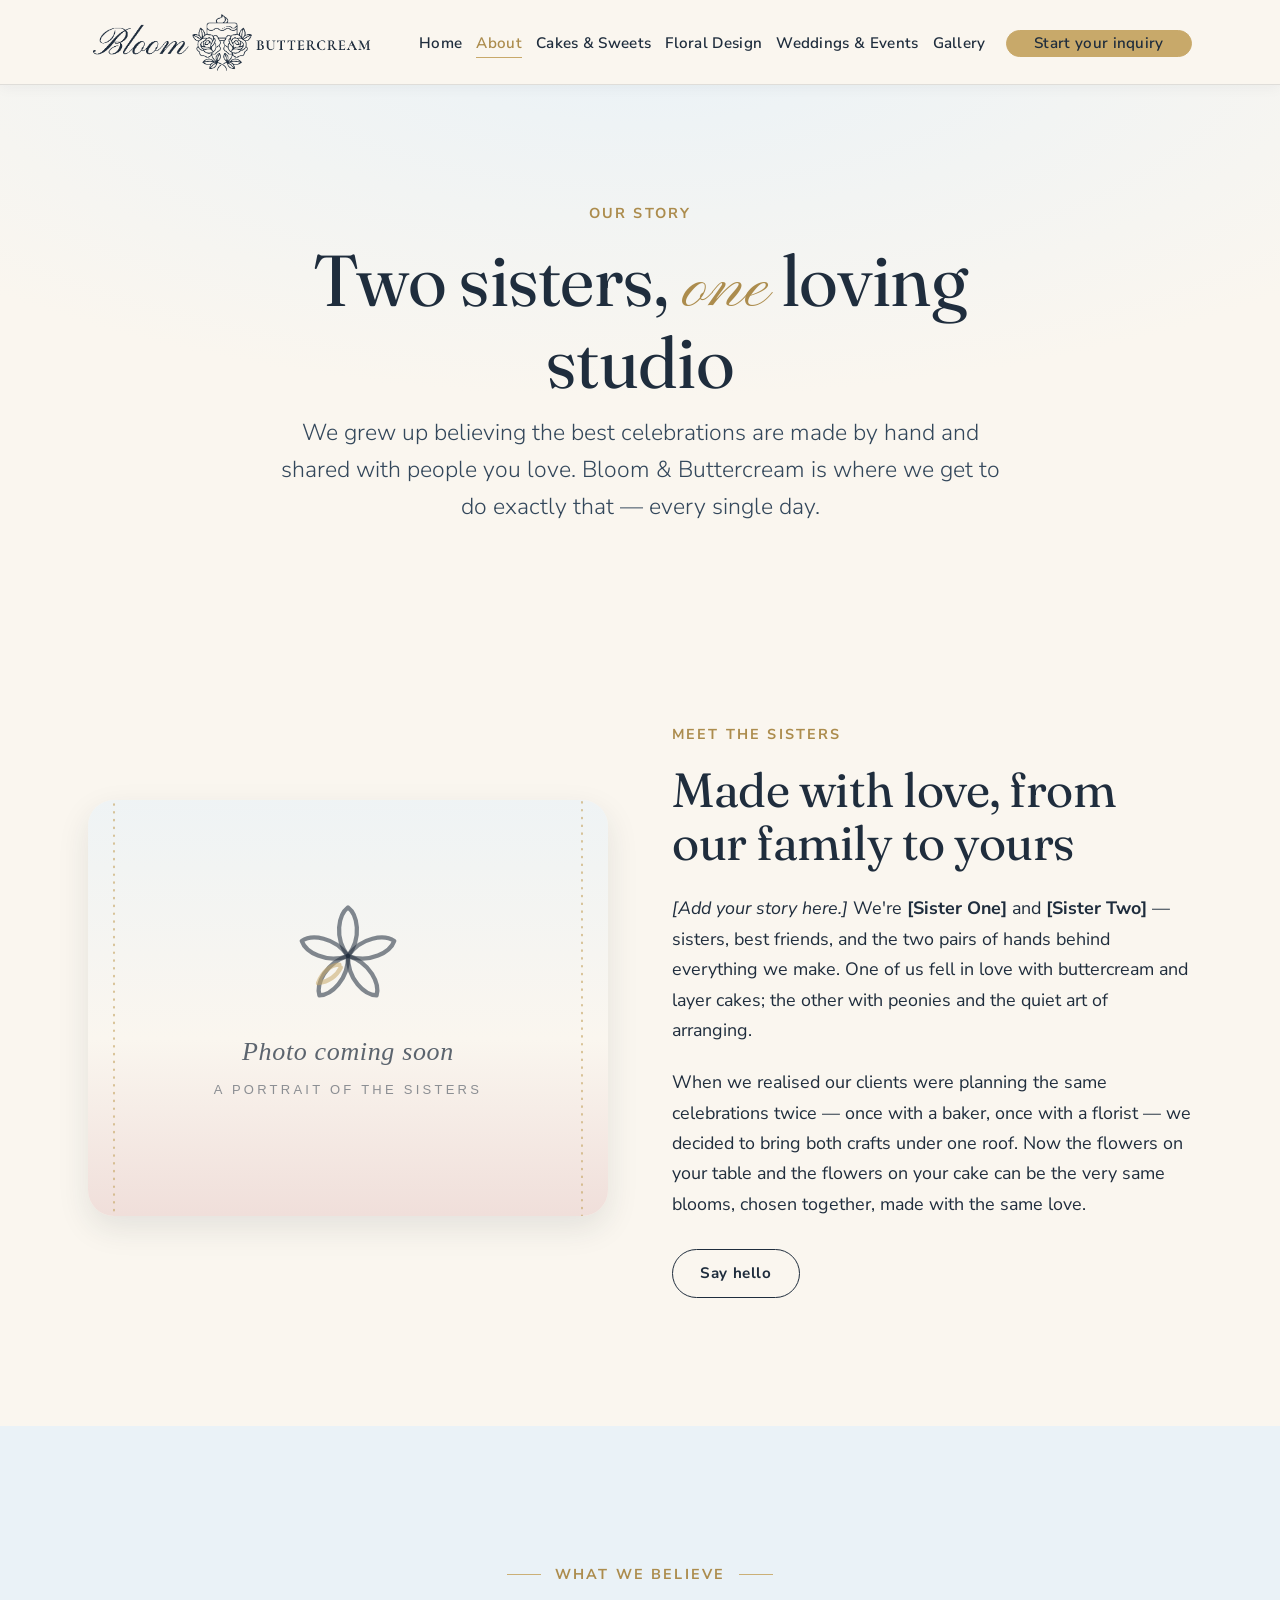
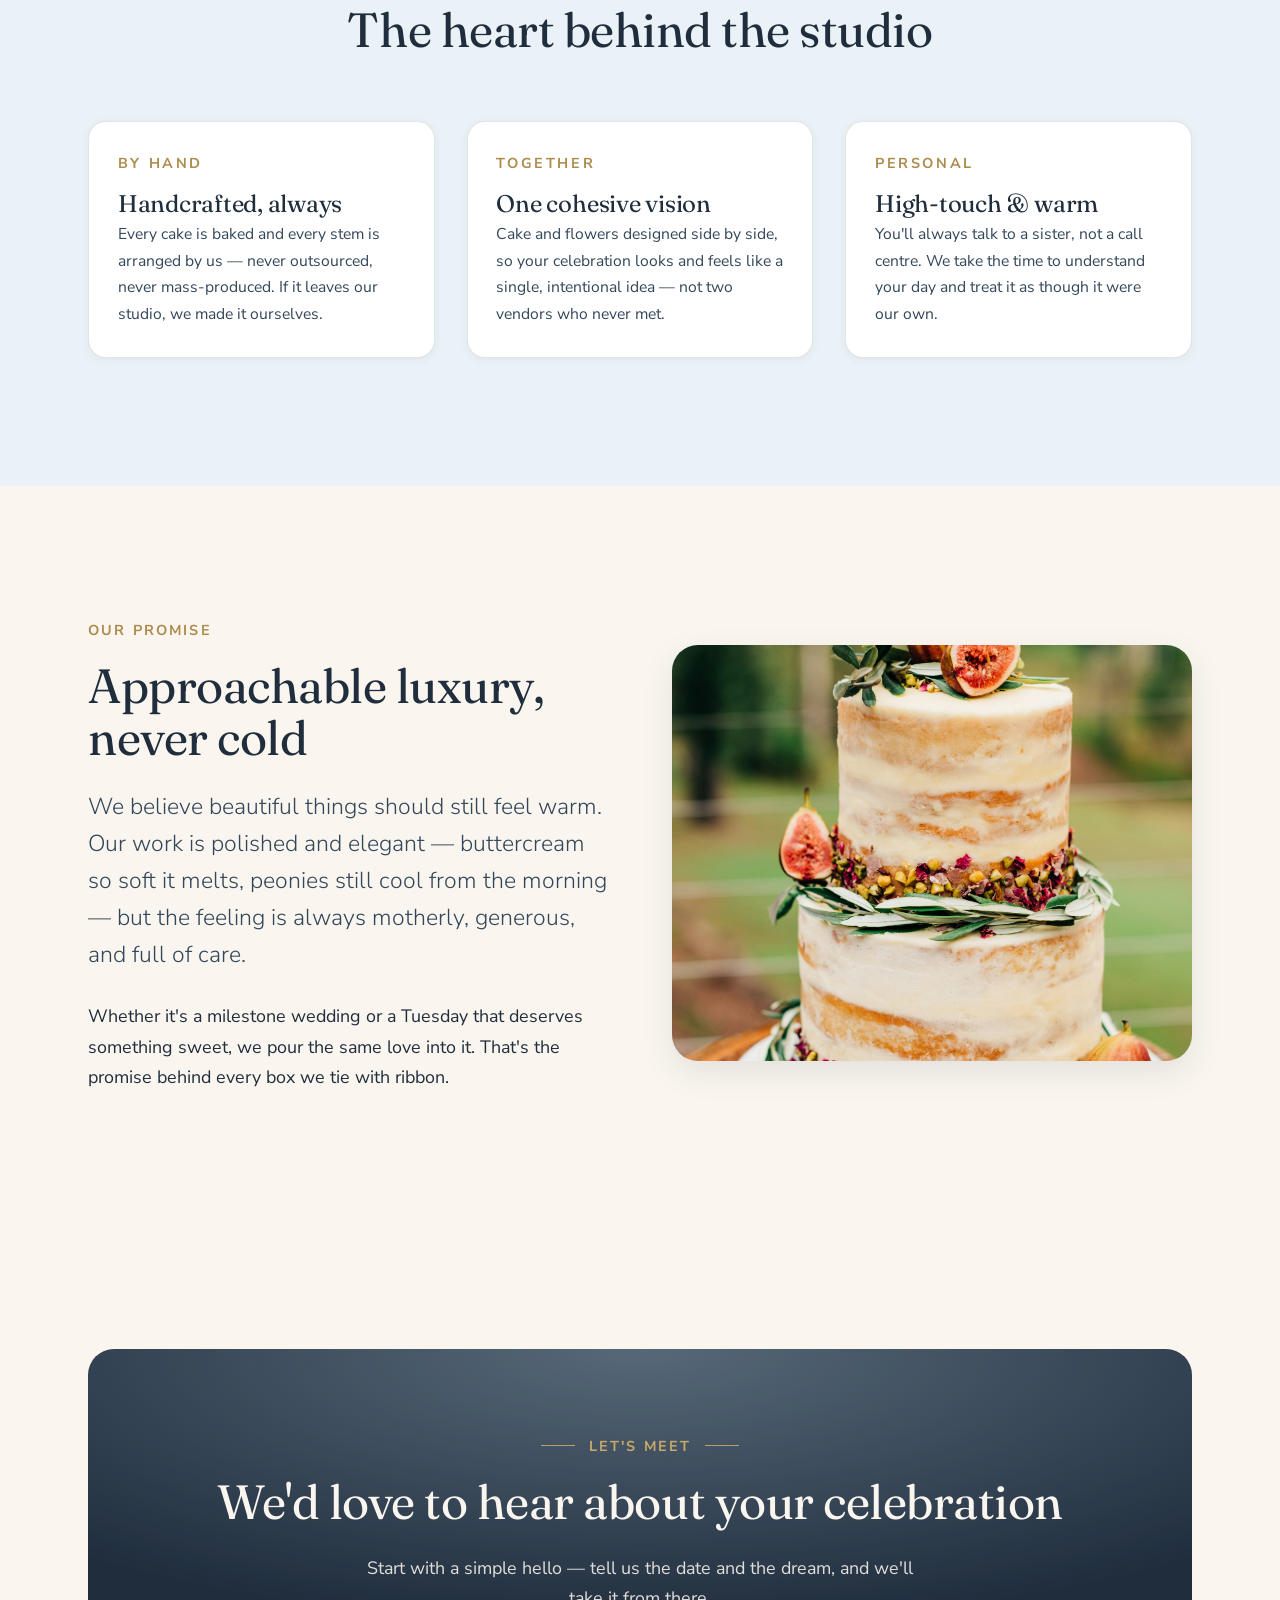
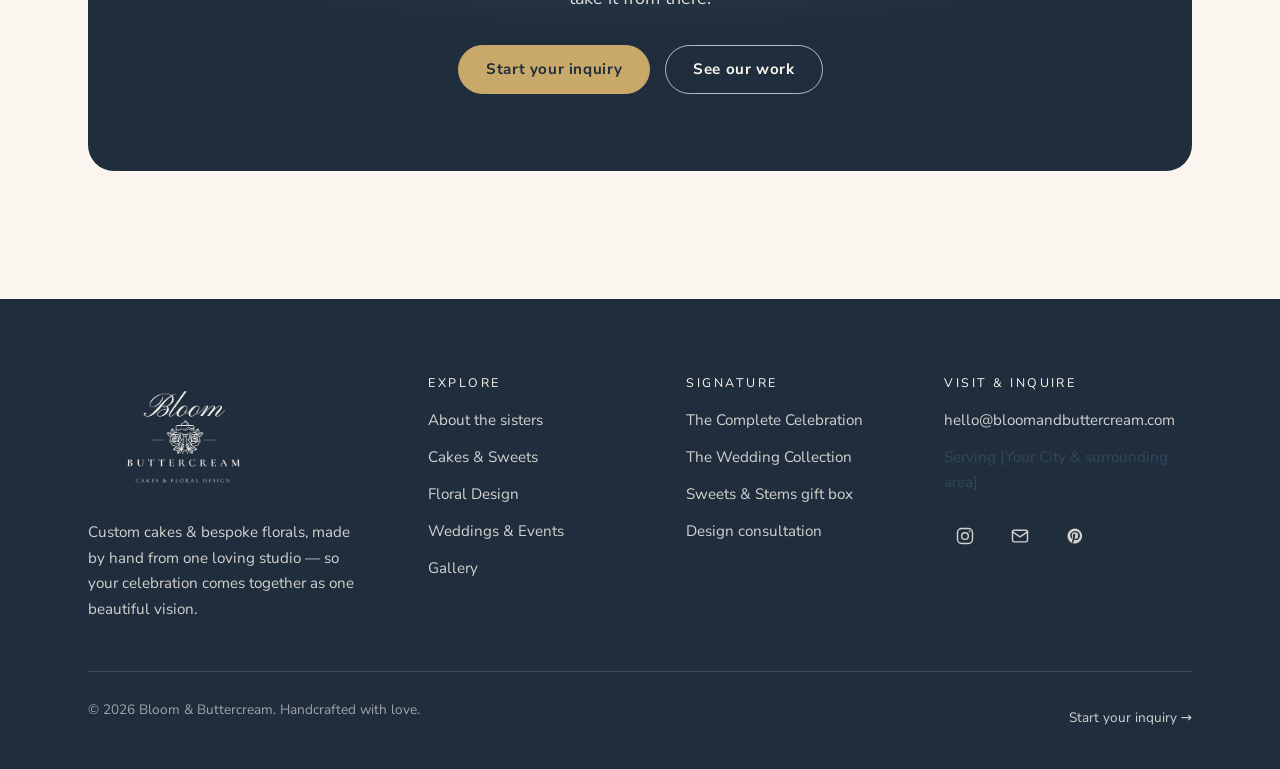
==== commit 563d85c7: "Header: real logo + one consistent cream style (no scroll colour change) Fix 1 — logo: header uses a" ====
--- a/about.html
+++ b/about.html
@@ -26,8 +26,7 @@
     <div class="container">
       <nav class="nav" aria-label="Primary">
         <a class="brand" href="index.html" aria-label="Bloom &amp; Buttercream — Cakes &amp; Floral Design">
-          <img class="brand__logo brand__logo--dark" src="assets/logo-header-navy.png" alt="" width="360" height="80">
-          <img class="brand__logo brand__logo--light" src="assets/logo-header-cream.png" alt="" aria-hidden="true" width="360" height="80">
+          <img class="brand__logo" src="assets/logo.png" alt="Bloom &amp; Buttercream" width="360" height="80">
         </a>
         <button class="nav-toggle" aria-expanded="false" aria-controls="nav-links" aria-label="Open menu">
           <svg viewBox="0 0 24 24" fill="none" stroke="currentColor" stroke-width="1.8" stroke-linecap="round"><path d="M3 6h18M3 12h18M3 18h18"/></svg>
@@ -154,7 +153,7 @@
       <div class="footer-grid">
         <div class="footer-brand">
           <a class="brand" href="index.html" aria-label="Bloom &amp; Buttercream — Cakes &amp; Floral Design">
-            <img class="brand__logo" src="assets/logo-cream.png" alt="" width="300" height="180">
+            <img class="brand__logo" src="assets/logo-footer.png" alt="" width="300" height="180">
           </a>
           <p>Custom cakes &amp; bespoke florals, made by hand from one loving studio — so your celebration comes together as one beautiful vision.</p>
         </div>
--- a/css/styles.css
+++ b/css/styles.css
@@ -68,7 +68,11 @@
    ------------------------------------------------------------------- */
 *, *::before, *::after { box-sizing: border-box; }
 
-html { -webkit-text-size-adjust: 100%; scroll-behavior: smooth; }
+html {
+  -webkit-text-size-adjust: 100%;
+  scroll-behavior: smooth;
+  scroll-padding-top: 96px; /* = header height, so anchor targets clear the sticky header */
+}
 
 body {
   margin: 0;
@@ -224,73 +228,50 @@
 /* ---------------------------------------------------------------------
    5. Header / navigation
    ------------------------------------------------------------------- */
+/* One consistent solid-cream header at every scroll position (no transparency,
+   no colour flip). Sticky, so content always flows below it — never hidden. */
 .site-header {
   position: sticky;
   top: 0;
   z-index: 100;
-  background: rgba(250, 246, 239, 0);
-  transition: background 0.4s var(--ease), box-shadow 0.4s var(--ease),
-              padding 0.4s var(--ease);
-  padding-block: clamp(0.35rem, 1vw, 0.7rem);
-}
-/* Softens on scroll (toggled by JS) */
-.site-header.is-scrolled {
-  background: rgba(250, 246, 239, 0.88);
-  backdrop-filter: saturate(140%) blur(10px);
-  box-shadow: 0 1px 0 var(--line), var(--shadow-sm);
-  padding-block: 0.6rem;
-}
-
-/* Pages with a full-bleed photo hero: light nav + soft scrim while at the top,
-   so navigation stays legible over the image. Reverts to dark once scrolled. */
-.has-hero .site-header:not(.is-scrolled) {
-  background: linear-gradient(180deg, rgba(31, 45, 61, 0.58), rgba(31, 45, 61, 0.14));
-}
-.has-hero .site-header:not(.is-scrolled) .brand__name,
-.has-hero .site-header:not(.is-scrolled) .nav-links > li > a { color: var(--cream); }
-.has-hero .site-header:not(.is-scrolled) .nav-links a[aria-current="page"] { color: var(--baby-blue); }
-.has-hero .site-header:not(.is-scrolled) .nav-toggle { color: var(--cream); }
-/* keep the gold CTA button readable */
-.has-hero .site-header:not(.is-scrolled) .nav-links .btn { color: var(--navy); }
+  background: var(--cream);
+  border-bottom: 1px solid var(--line);
+  box-shadow: 0 2px 14px rgba(31, 45, 61, 0.05);
+}
 
 .nav {
   display: flex;
-  align-items: center;
+  align-items: center;          /* logo + links vertically centred */
   justify-content: space-between;
-  gap: 1.25rem;
+  gap: 1rem;
+  min-height: 84px;             /* comfortably taller than the logo */
+  padding-block: 0.5rem;
 }
 
 .brand {
   display: inline-flex;
   align-items: center;
-  gap: 0.7rem;
   line-height: 1;
 }
-/* Brand logo (stacked lockup PNG, transparent). Navy on cream, cream over dark hero. */
-/* Header uses the horizontal lockup (prominent); footer keeps the stacked crest. */
-.brand__logo { height: 64px; width: auto; display: block; flex: none; transition: height 0.4s var(--ease), opacity 0.3s var(--ease); }
-.brand:hover .brand__logo { opacity: 0.82; }
-.brand__logo--light { display: none; }
-/* Over a full-bleed photo hero (page top): swap to the cream logo */
-.has-hero .site-header:not(.is-scrolled) .brand__logo--dark { display: none; }
-.has-hero .site-header:not(.is-scrolled) .brand__logo--light { display: block; }
-/* Condense a touch once the header sticks on scroll */
-.site-header.is-scrolled .brand__logo { height: 54px; }
-/* Footer keeps the stacked crest logo, generous */
+.brand:hover { opacity: 0.85; transition: opacity 0.3s var(--ease); }
+
+/* Header logo — the navy horizontal lockup, sized by height, never clipped */
+.brand__logo { display: block; height: 64px; width: auto; flex: none; }
+/* Footer keeps the cream stacked crest, generous */
 .site-footer .brand__logo { height: 118px; }
 @media (max-width: 600px) {
-  .brand__logo { height: 50px; }
-  .site-header.is-scrolled .brand__logo { height: 44px; }
+  .nav { min-height: 64px; }
+  .brand__logo { height: 42px; }
   .site-footer .brand__logo { height: 92px; }
 }
 
 .nav-links {
   display: flex;
   align-items: center;
-  gap: clamp(0.85rem, 1.5vw, 1.5rem);
+  gap: clamp(0.65rem, 1.1vw, 1.15rem);
   list-style: none;
 }
-.nav-links > li > a { white-space: nowrap; }
+.nav-links > li > a { white-space: nowrap; transition: color 0.5s var(--ease); }
 .nav-links a {
   font-size: 0.95rem;
   font-weight: 600;
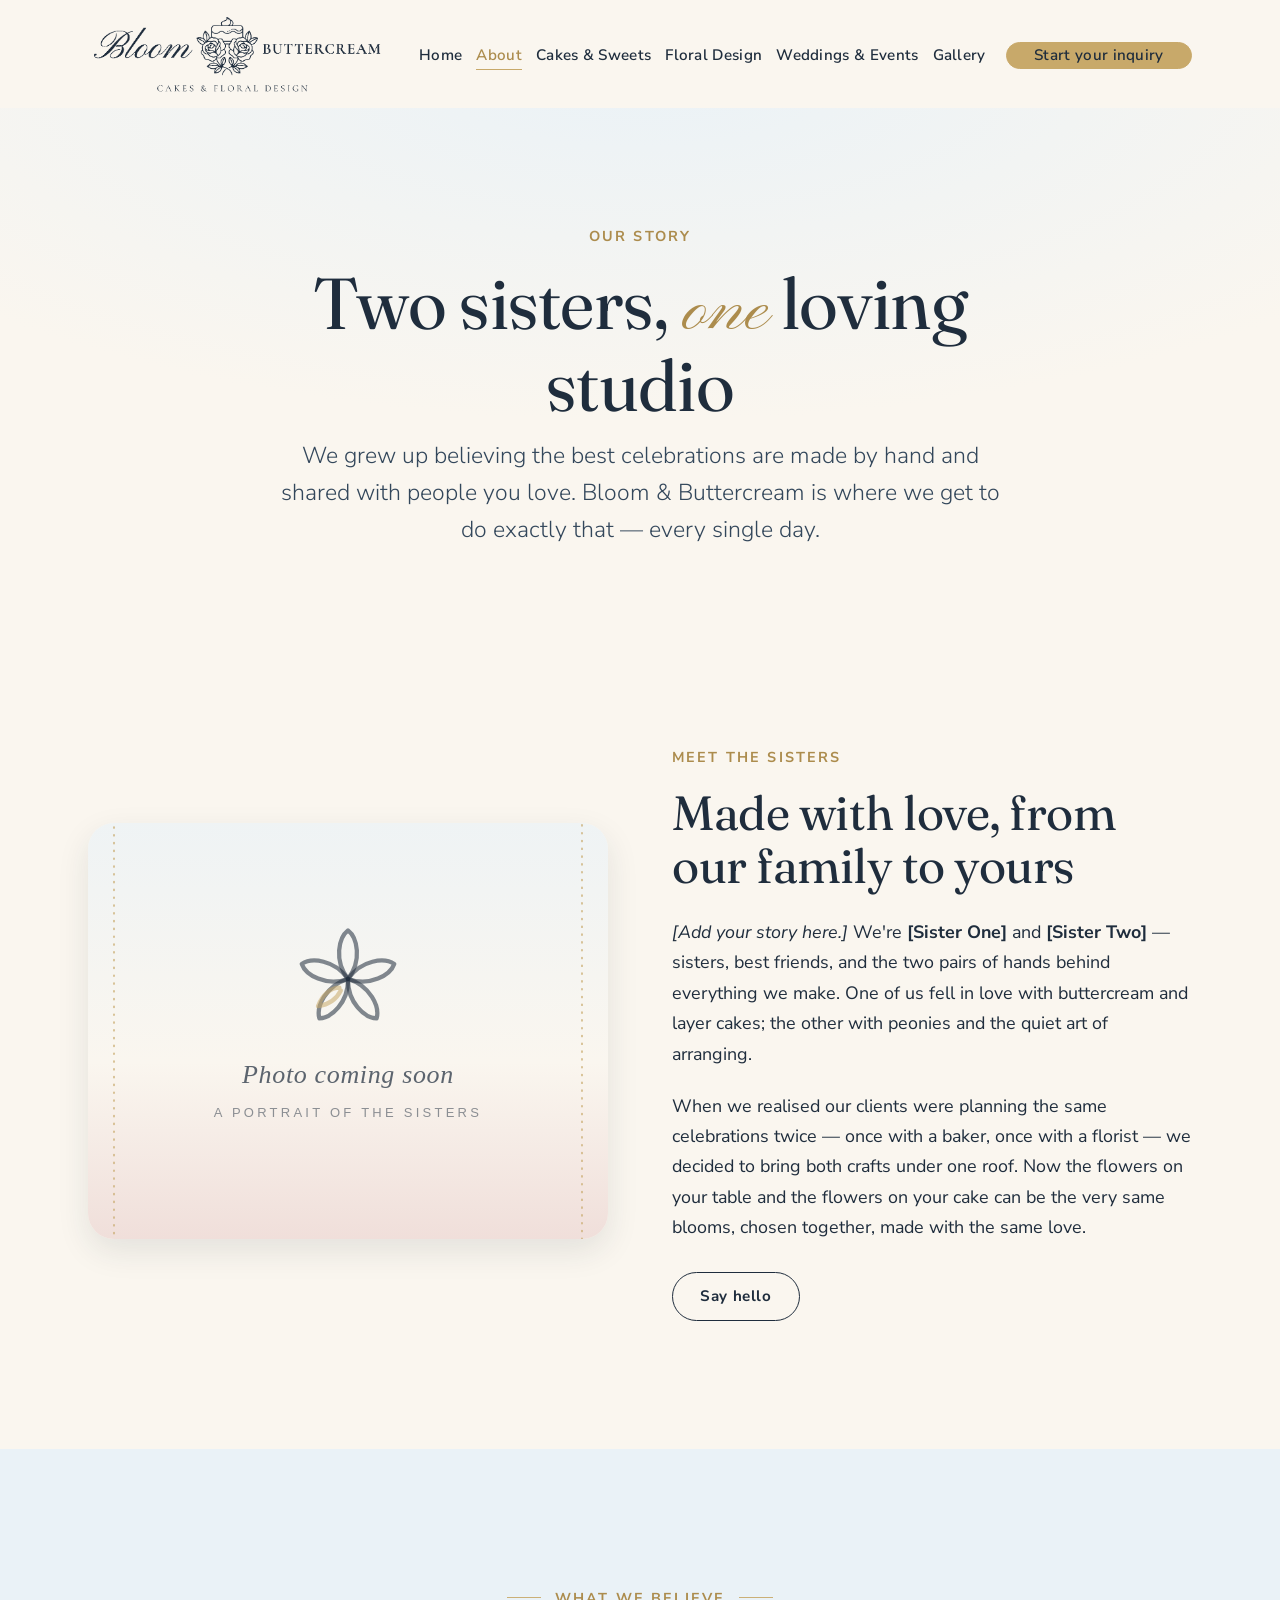
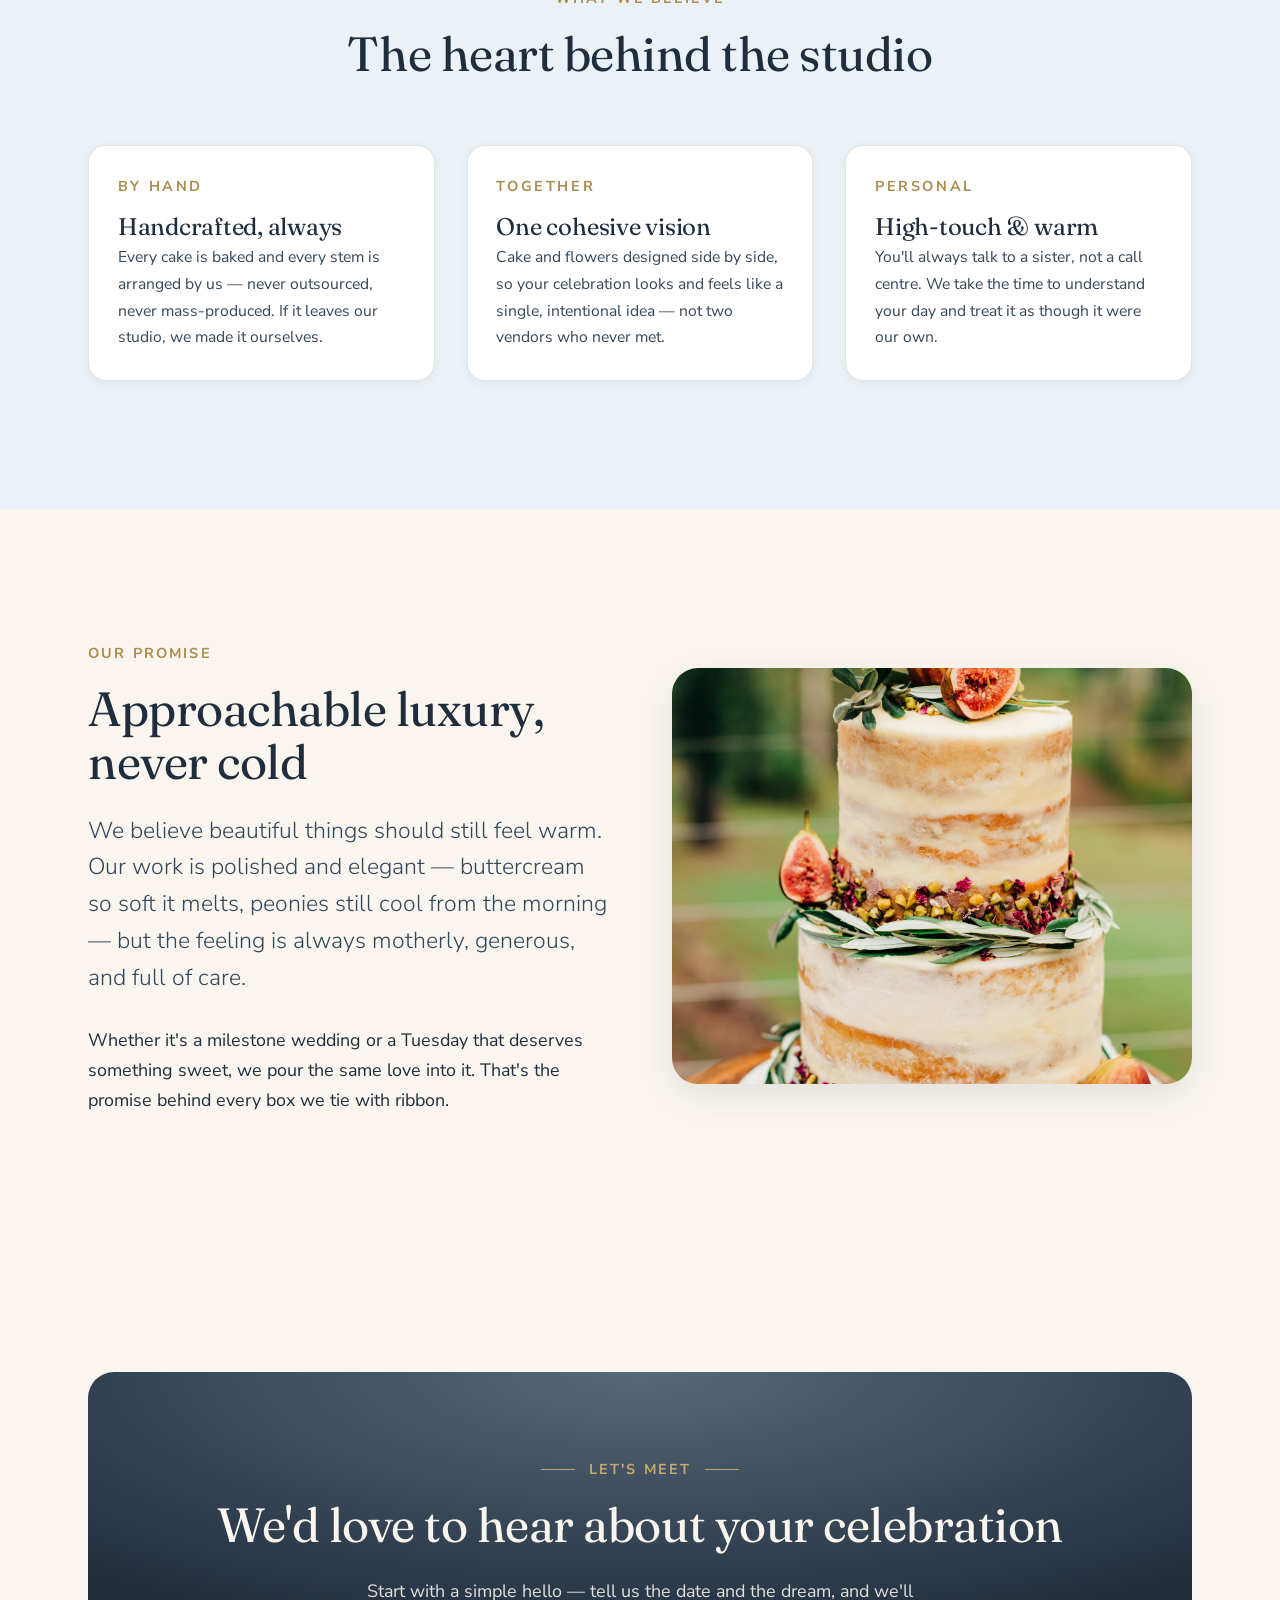
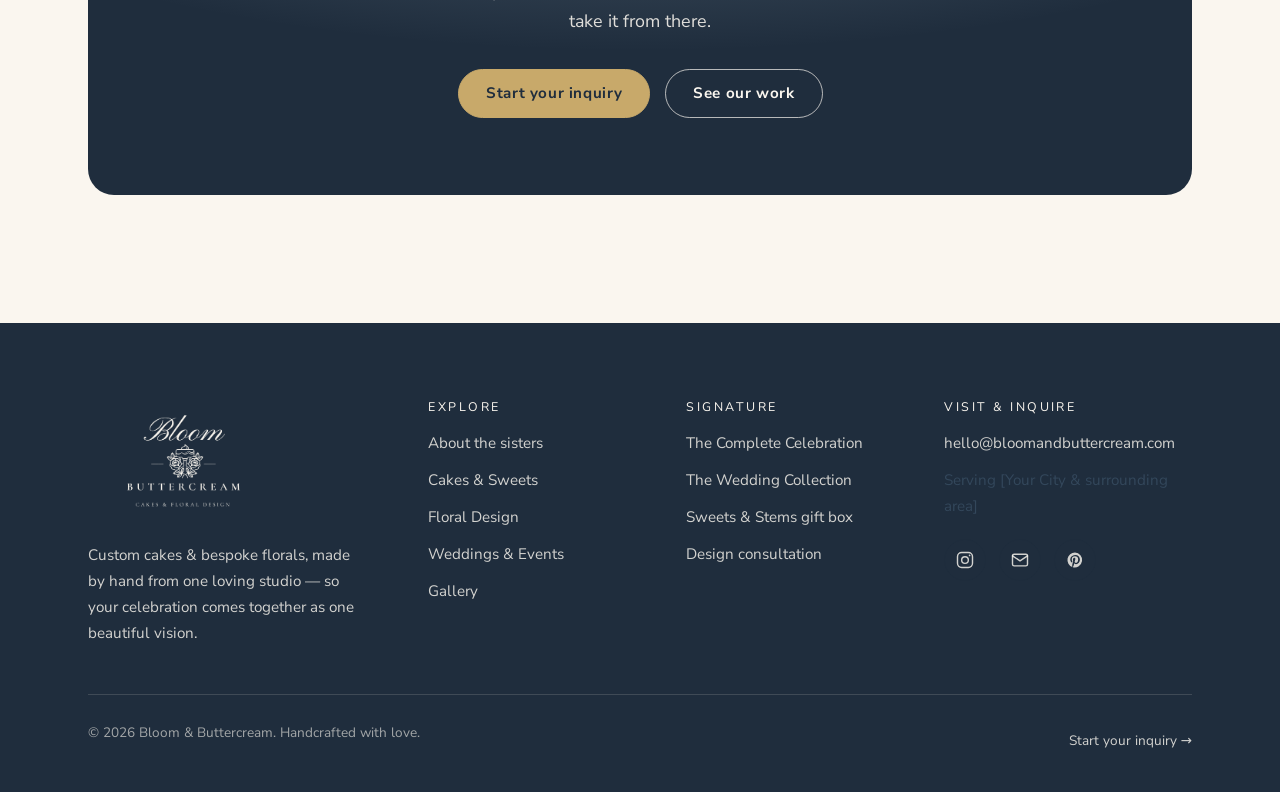
==== commit b37715a4: "Revert "Header: real logo + one consistent cream style (no scroll colour change)" This reverts commi" ====
--- a/about.html
+++ b/about.html
@@ -26,7 +26,8 @@
     <div class="container">
       <nav class="nav" aria-label="Primary">
         <a class="brand" href="index.html" aria-label="Bloom &amp; Buttercream — Cakes &amp; Floral Design">
-          <img class="brand__logo" src="assets/logo.png" alt="Bloom &amp; Buttercream" width="360" height="80">
+          <img class="brand__logo brand__logo--dark" src="assets/logo-header-navy.png" alt="" width="360" height="80">
+          <img class="brand__logo brand__logo--light" src="assets/logo-header-cream.png" alt="" aria-hidden="true" width="360" height="80">
         </a>
         <button class="nav-toggle" aria-expanded="false" aria-controls="nav-links" aria-label="Open menu">
           <svg viewBox="0 0 24 24" fill="none" stroke="currentColor" stroke-width="1.8" stroke-linecap="round"><path d="M3 6h18M3 12h18M3 18h18"/></svg>
@@ -153,7 +154,7 @@
       <div class="footer-grid">
         <div class="footer-brand">
           <a class="brand" href="index.html" aria-label="Bloom &amp; Buttercream — Cakes &amp; Floral Design">
-            <img class="brand__logo" src="assets/logo-footer.png" alt="" width="300" height="180">
+            <img class="brand__logo" src="assets/logo-cream.png" alt="" width="300" height="180">
           </a>
           <p>Custom cakes &amp; bespoke florals, made by hand from one loving studio — so your celebration comes together as one beautiful vision.</p>
         </div>
--- a/css/styles.css
+++ b/css/styles.css
@@ -68,11 +68,7 @@
    ------------------------------------------------------------------- */
 *, *::before, *::after { box-sizing: border-box; }
 
-html {
-  -webkit-text-size-adjust: 100%;
-  scroll-behavior: smooth;
-  scroll-padding-top: 96px; /* = header height, so anchor targets clear the sticky header */
-}
+html { -webkit-text-size-adjust: 100%; scroll-behavior: smooth; }
 
 body {
   margin: 0;
@@ -228,40 +224,64 @@
 /* ---------------------------------------------------------------------
    5. Header / navigation
    ------------------------------------------------------------------- */
-/* One consistent solid-cream header at every scroll position (no transparency,
-   no colour flip). Sticky, so content always flows below it — never hidden. */
 .site-header {
   position: sticky;
   top: 0;
   z-index: 100;
-  background: var(--cream);
-  border-bottom: 1px solid var(--line);
-  box-shadow: 0 2px 14px rgba(31, 45, 61, 0.05);
-}
+  background: rgba(250, 246, 239, 0);
+  transition: background 0.55s var(--ease), box-shadow 0.55s var(--ease),
+              padding 0.45s var(--ease);
+  padding-block: clamp(0.35rem, 1vw, 0.7rem);
+}
+/* Softens on scroll (toggled by JS) */
+.site-header.is-scrolled {
+  background: rgba(250, 246, 239, 0.88);
+  backdrop-filter: saturate(140%) blur(10px);
+  box-shadow: 0 1px 0 var(--line), var(--shadow-sm);
+  padding-block: 0.6rem;
+}
+
+/* Pages with a full-bleed photo hero: light nav + soft scrim while at the top,
+   so navigation stays legible over the image. Reverts to dark once scrolled. */
+.has-hero .site-header:not(.is-scrolled) {
+  background: linear-gradient(180deg, rgba(31, 45, 61, 0.58), rgba(31, 45, 61, 0.14));
+}
+.has-hero .site-header:not(.is-scrolled) .brand__name,
+.has-hero .site-header:not(.is-scrolled) .nav-links > li > a { color: var(--cream); }
+.has-hero .site-header:not(.is-scrolled) .nav-links a[aria-current="page"] { color: var(--baby-blue); }
+.has-hero .site-header:not(.is-scrolled) .nav-toggle { color: var(--cream); }
+/* keep the gold CTA button readable */
+.has-hero .site-header:not(.is-scrolled) .nav-links .btn { color: var(--navy); }
 
 .nav {
   display: flex;
-  align-items: center;          /* logo + links vertically centred */
+  align-items: center;
   justify-content: space-between;
   gap: 1rem;
-  min-height: 84px;             /* comfortably taller than the logo */
-  padding-block: 0.5rem;
 }
 
 .brand {
+  position: relative;      /* lets the two logo colours crossfade in place */
   display: inline-flex;
   align-items: center;
   line-height: 1;
 }
 .brand:hover { opacity: 0.85; transition: opacity 0.3s var(--ease); }
-
-/* Header logo — the navy horizontal lockup, sized by height, never clipped */
-.brand__logo { display: block; height: 64px; width: auto; flex: none; }
-/* Footer keeps the cream stacked crest, generous */
+/* Brand logo (stacked lockup PNG, transparent). Navy on cream, cream over dark hero. */
+/* Header uses the horizontal lockup (prominent); footer keeps the stacked crest. */
+.brand__logo { display: block; height: 86px; width: auto; flex: none; transition: opacity 0.5s var(--ease), height 0.4s var(--ease); }
+.brand__logo--dark { opacity: 1; }
+/* the cream logo sits exactly on top and fades in over photo heroes */
+.brand__logo--light { position: absolute; left: 0; top: 0; height: 100%; width: auto; opacity: 0; pointer-events: none; }
+.has-hero .site-header:not(.is-scrolled) .brand__logo--dark { opacity: 0; }
+.has-hero .site-header:not(.is-scrolled) .brand__logo--light { opacity: 1; }
+/* Condense a touch once the header sticks on scroll */
+.site-header.is-scrolled .brand__logo { height: 64px; }
+/* Footer keeps the stacked crest logo, generous */
 .site-footer .brand__logo { height: 118px; }
 @media (max-width: 600px) {
-  .nav { min-height: 64px; }
-  .brand__logo { height: 42px; }
+  .brand__logo { height: 56px; }
+  .site-header.is-scrolled .brand__logo { height: 48px; }
   .site-footer .brand__logo { height: 92px; }
 }
 
